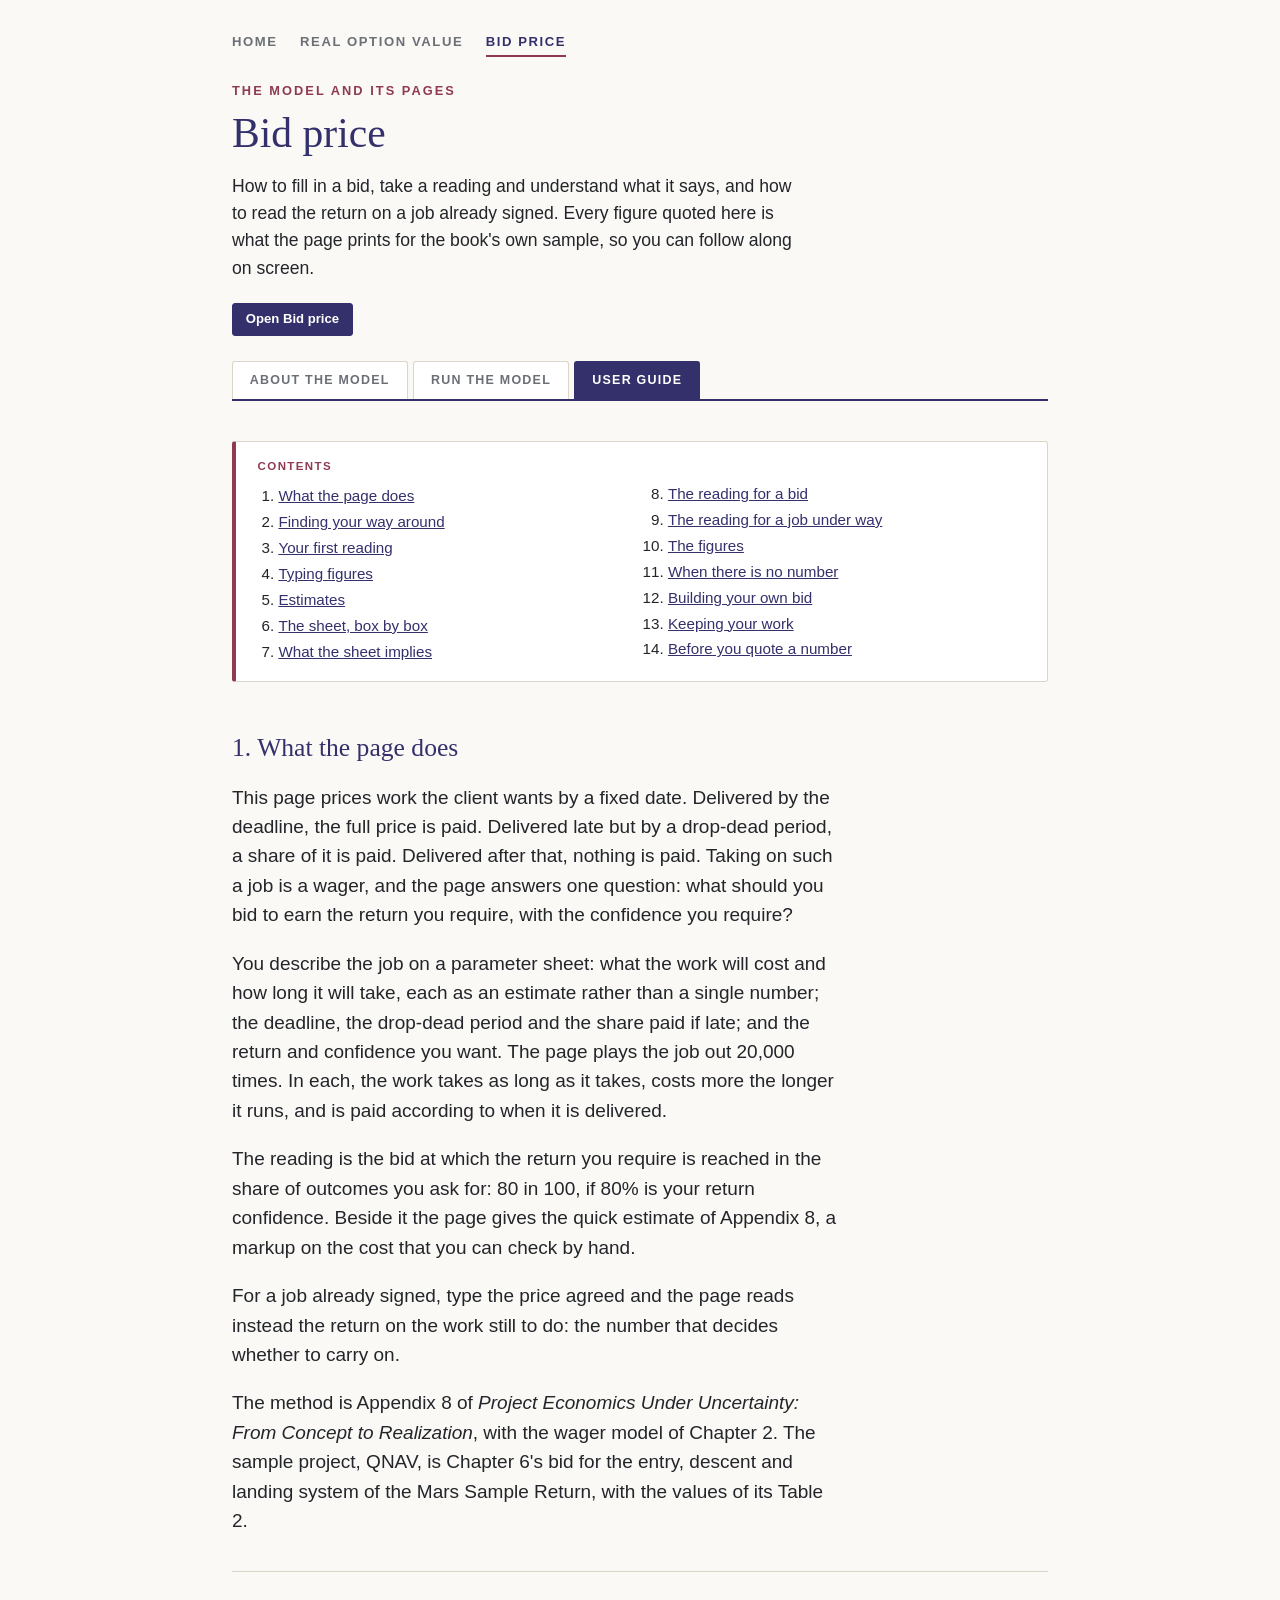
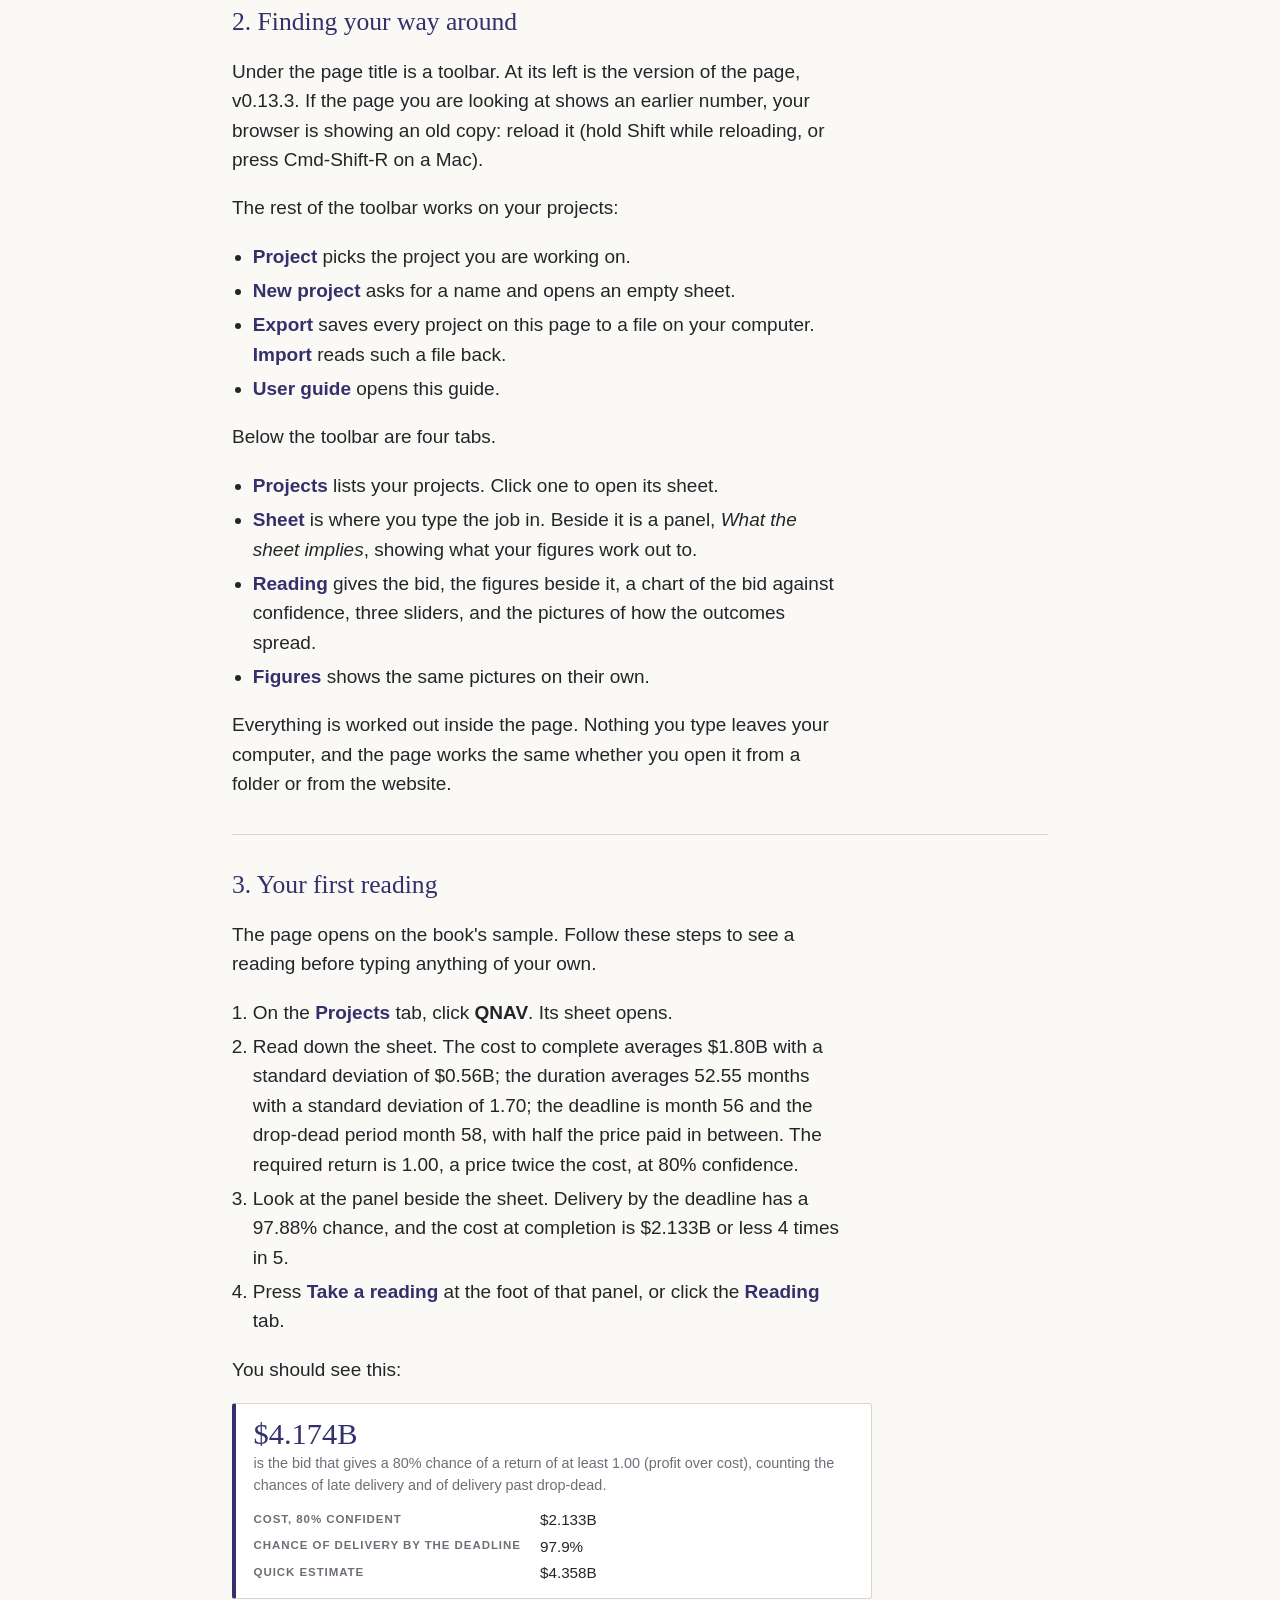
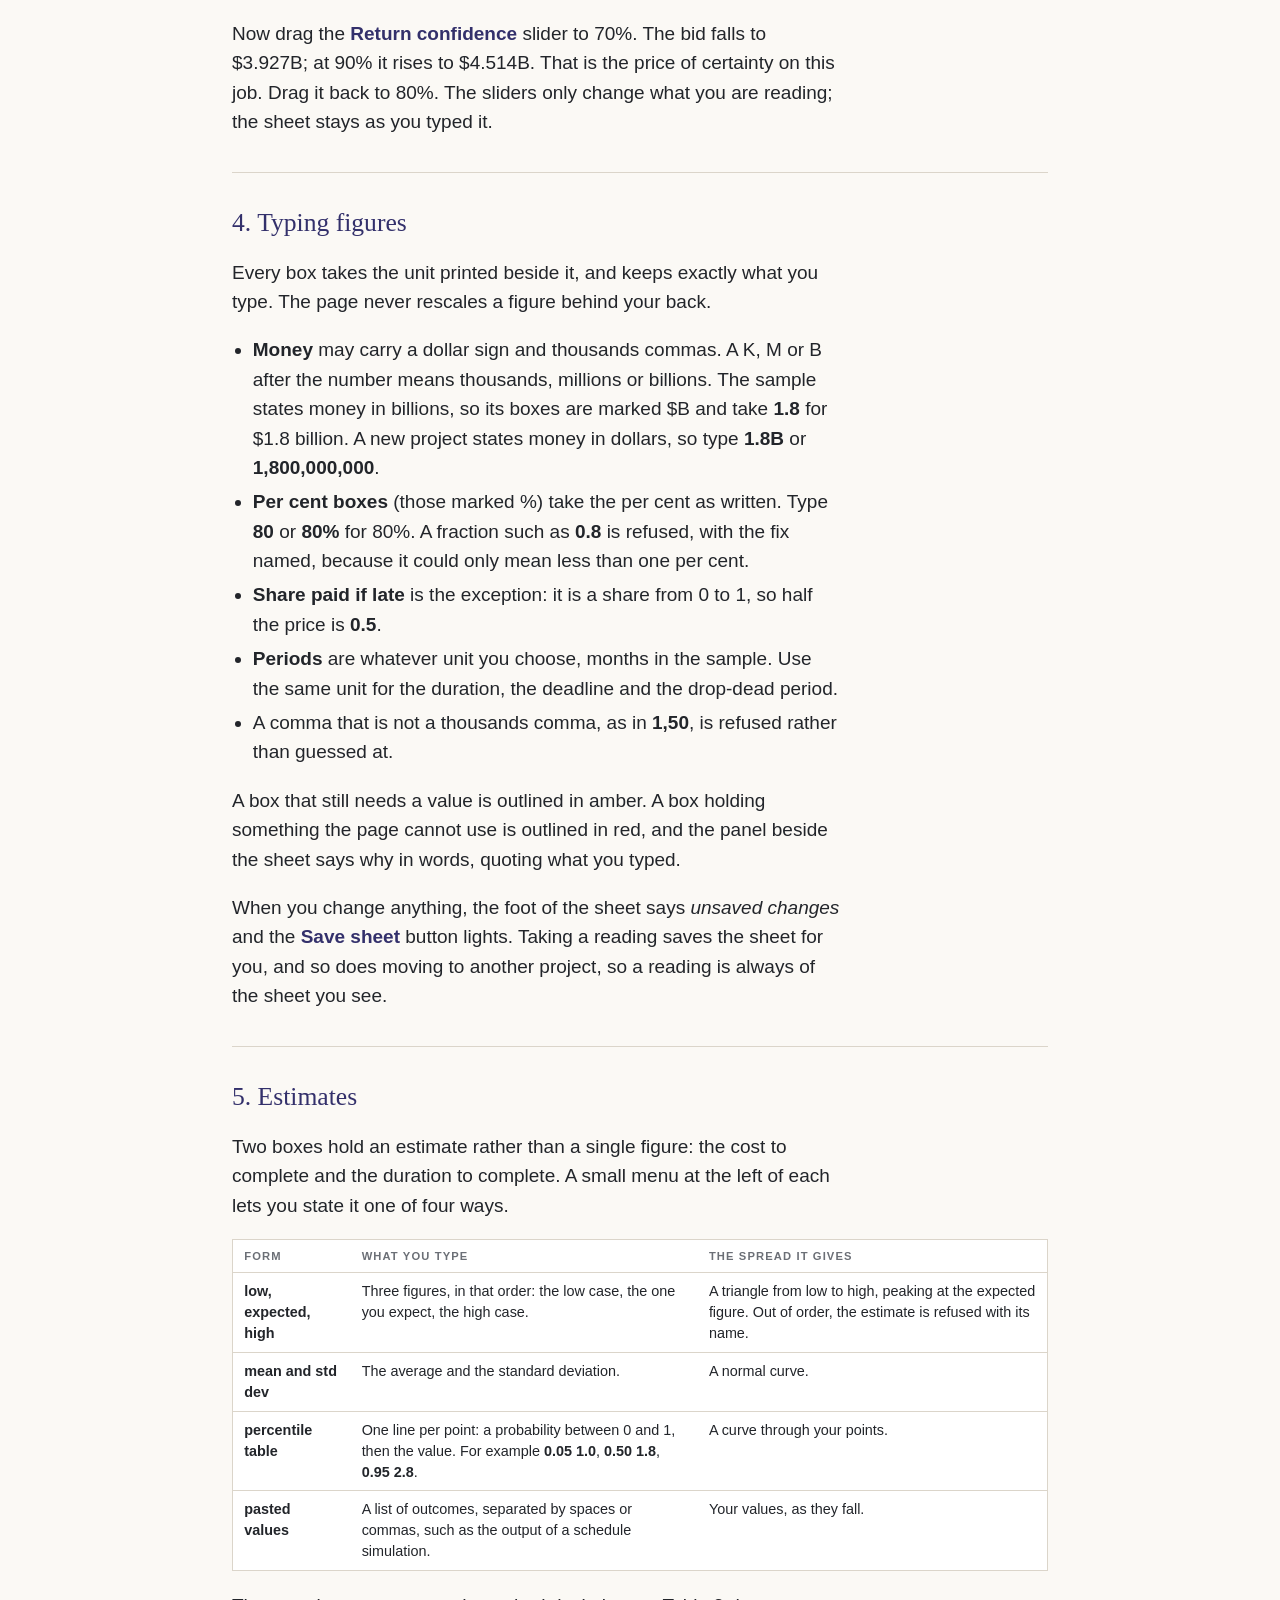
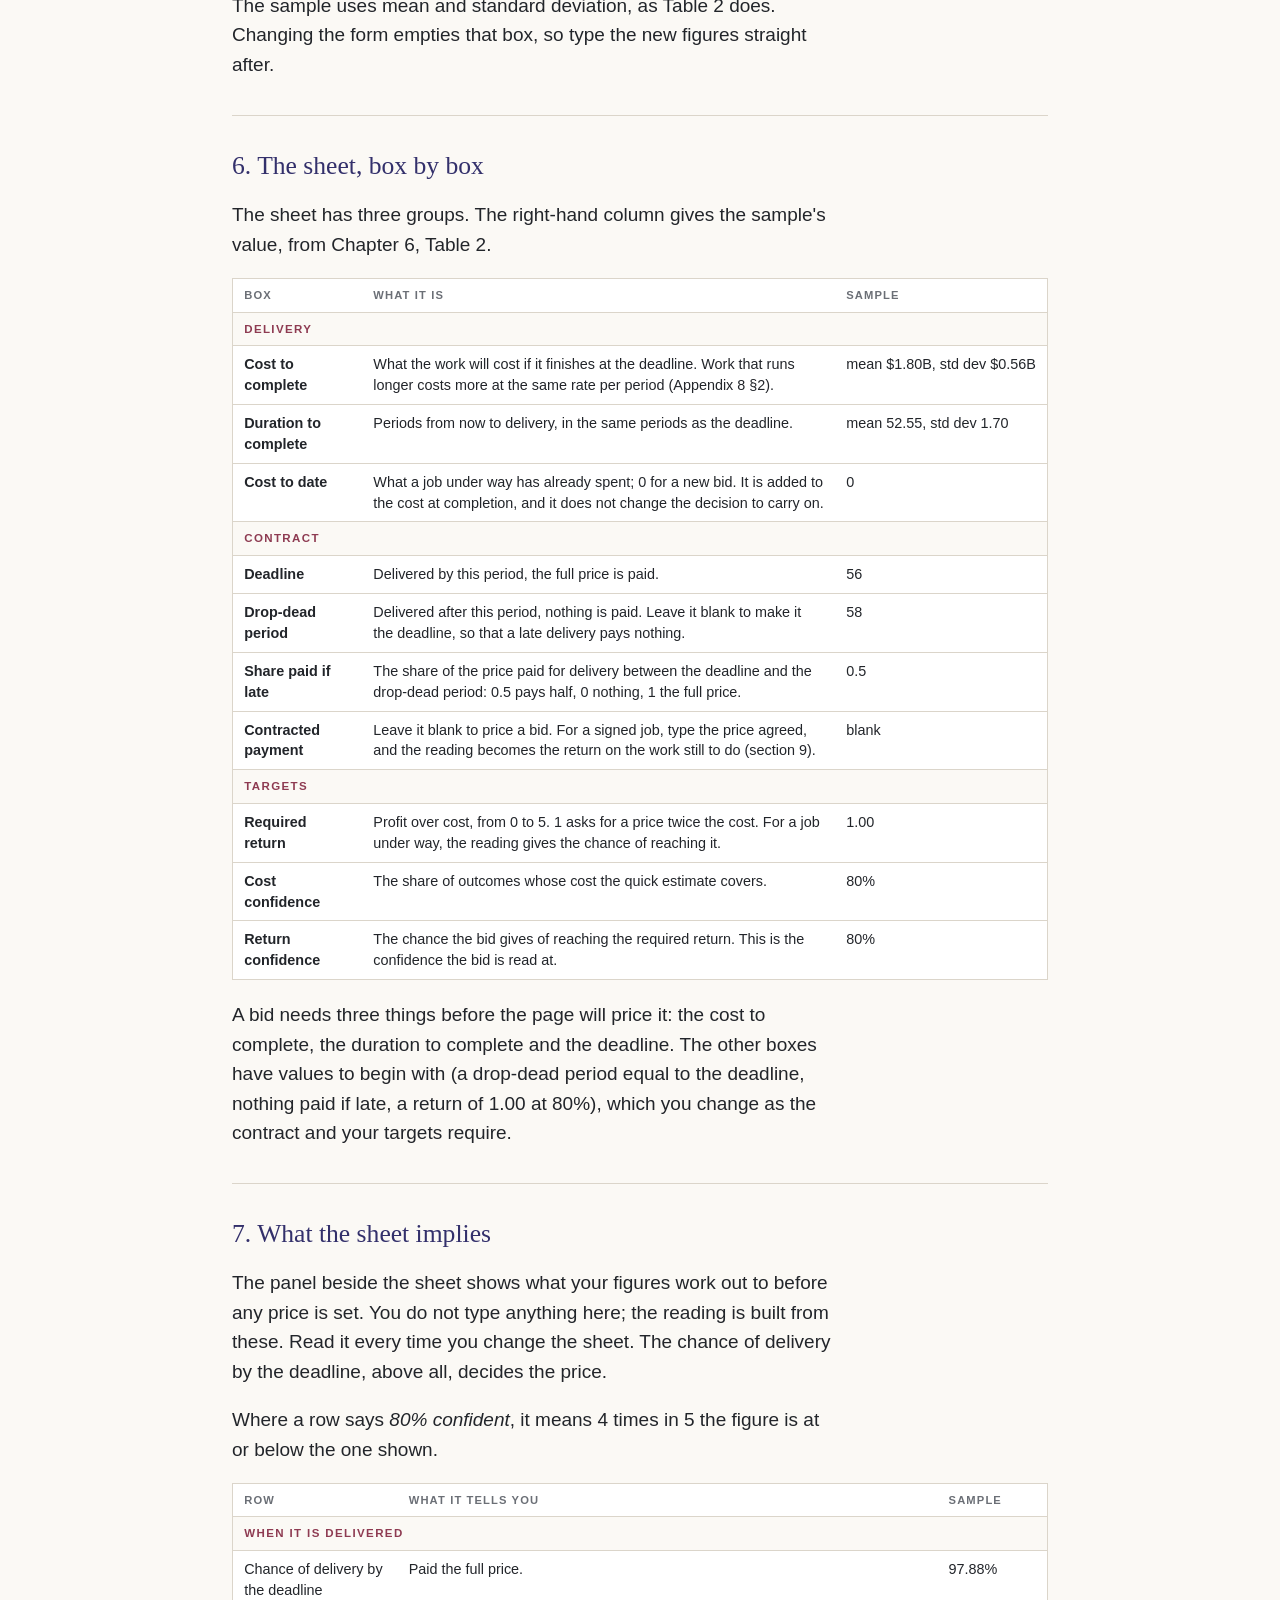
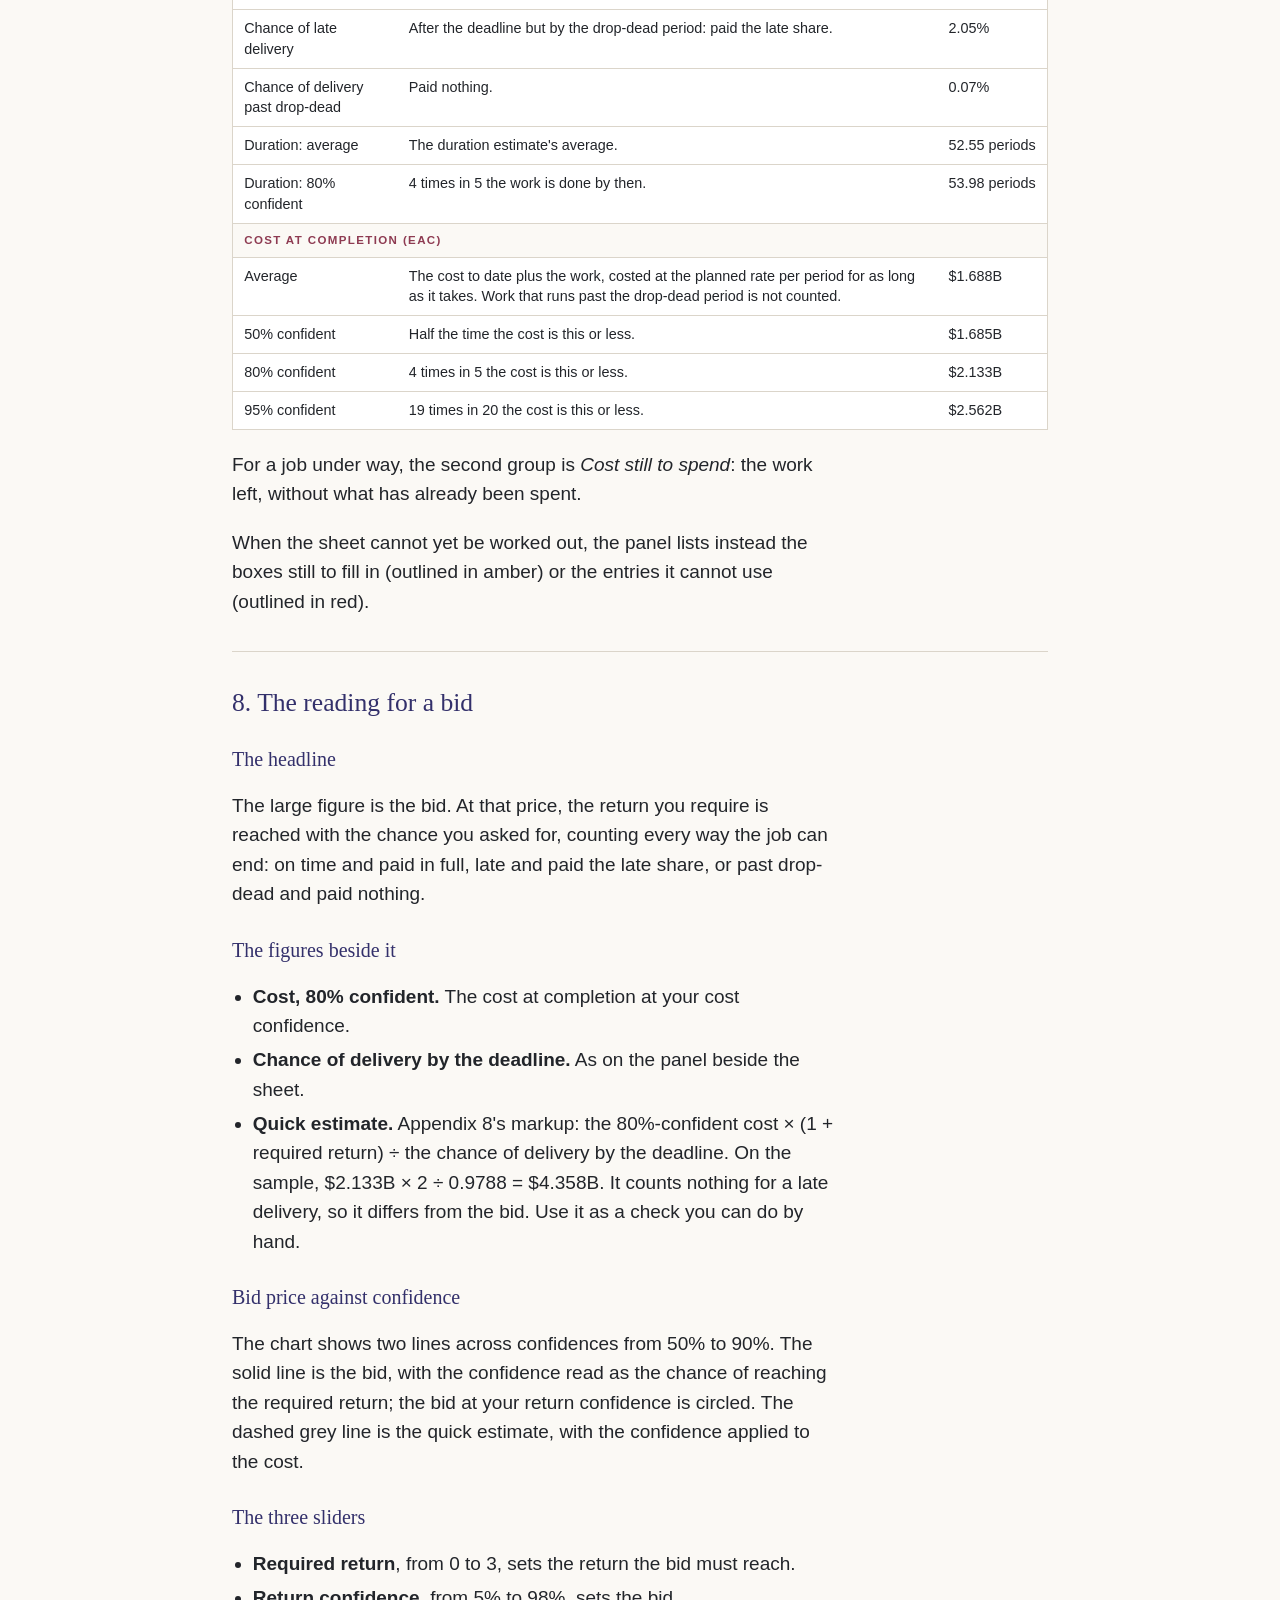
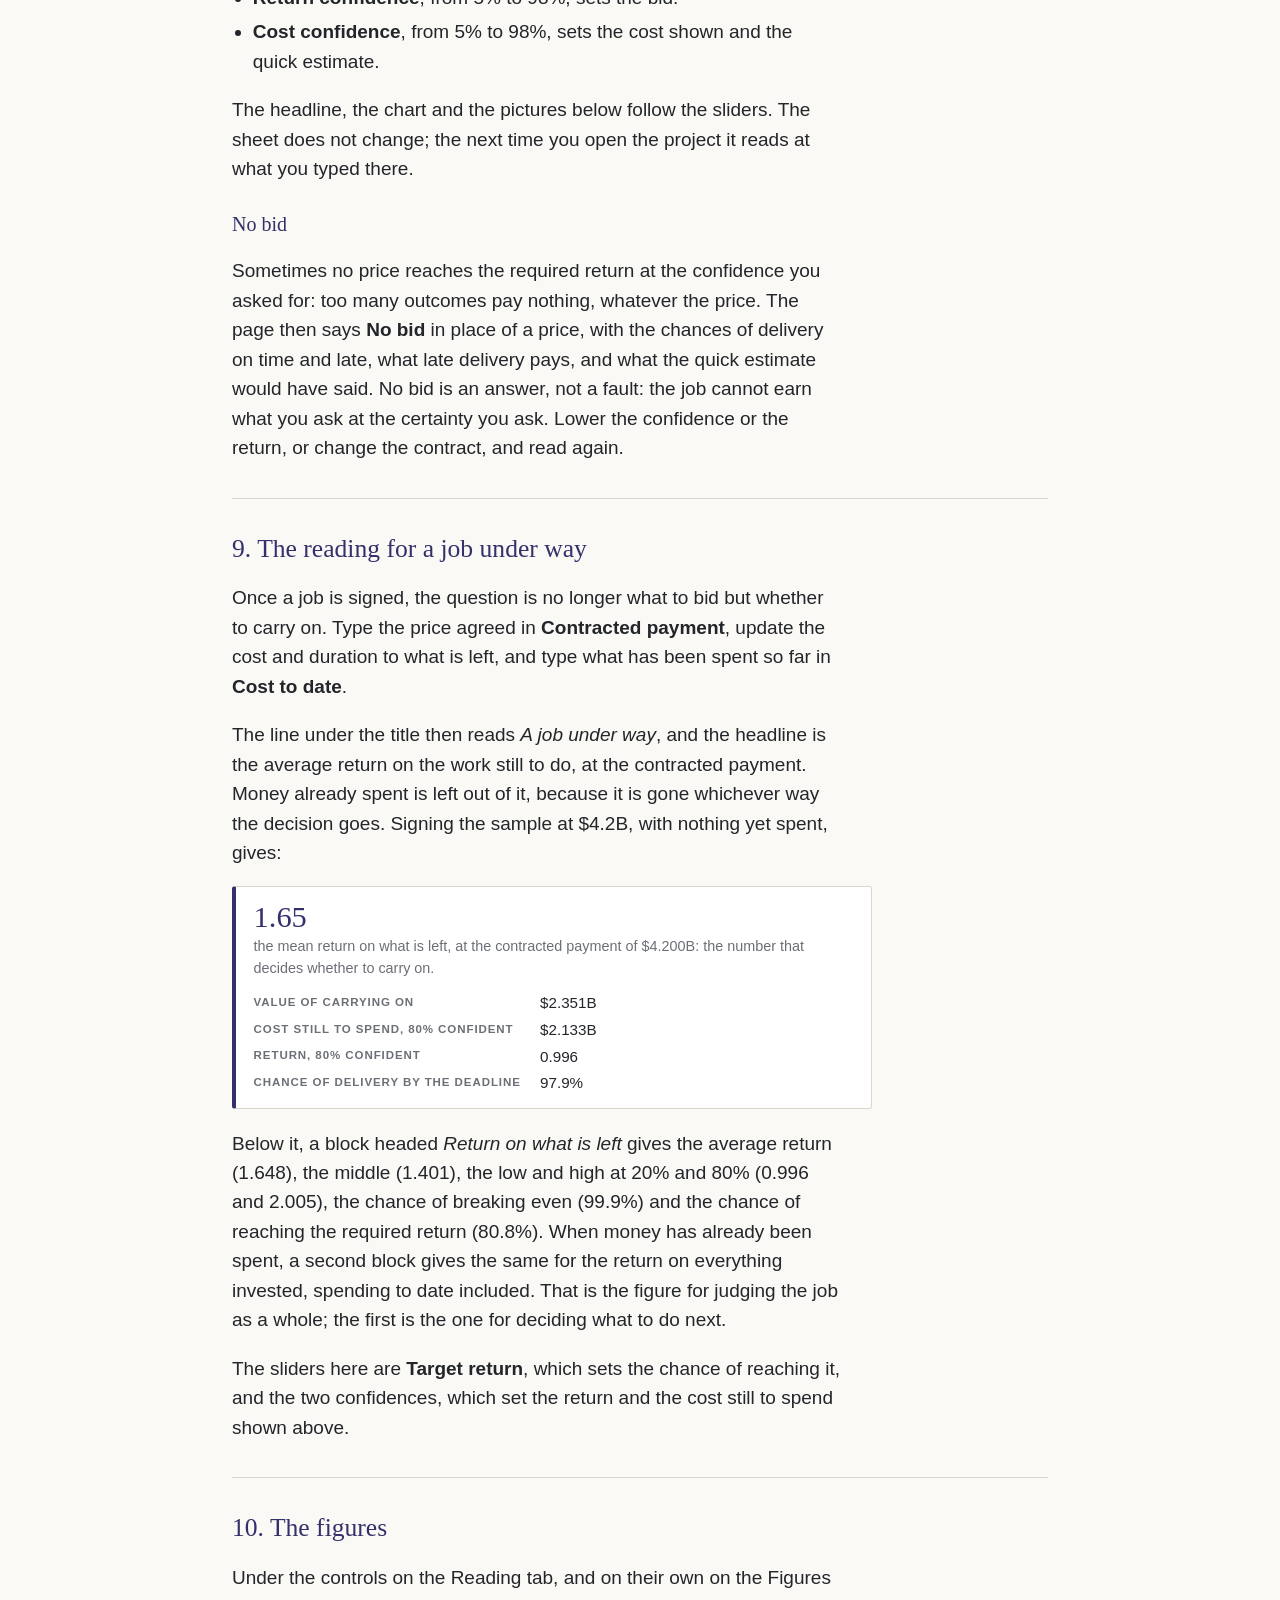
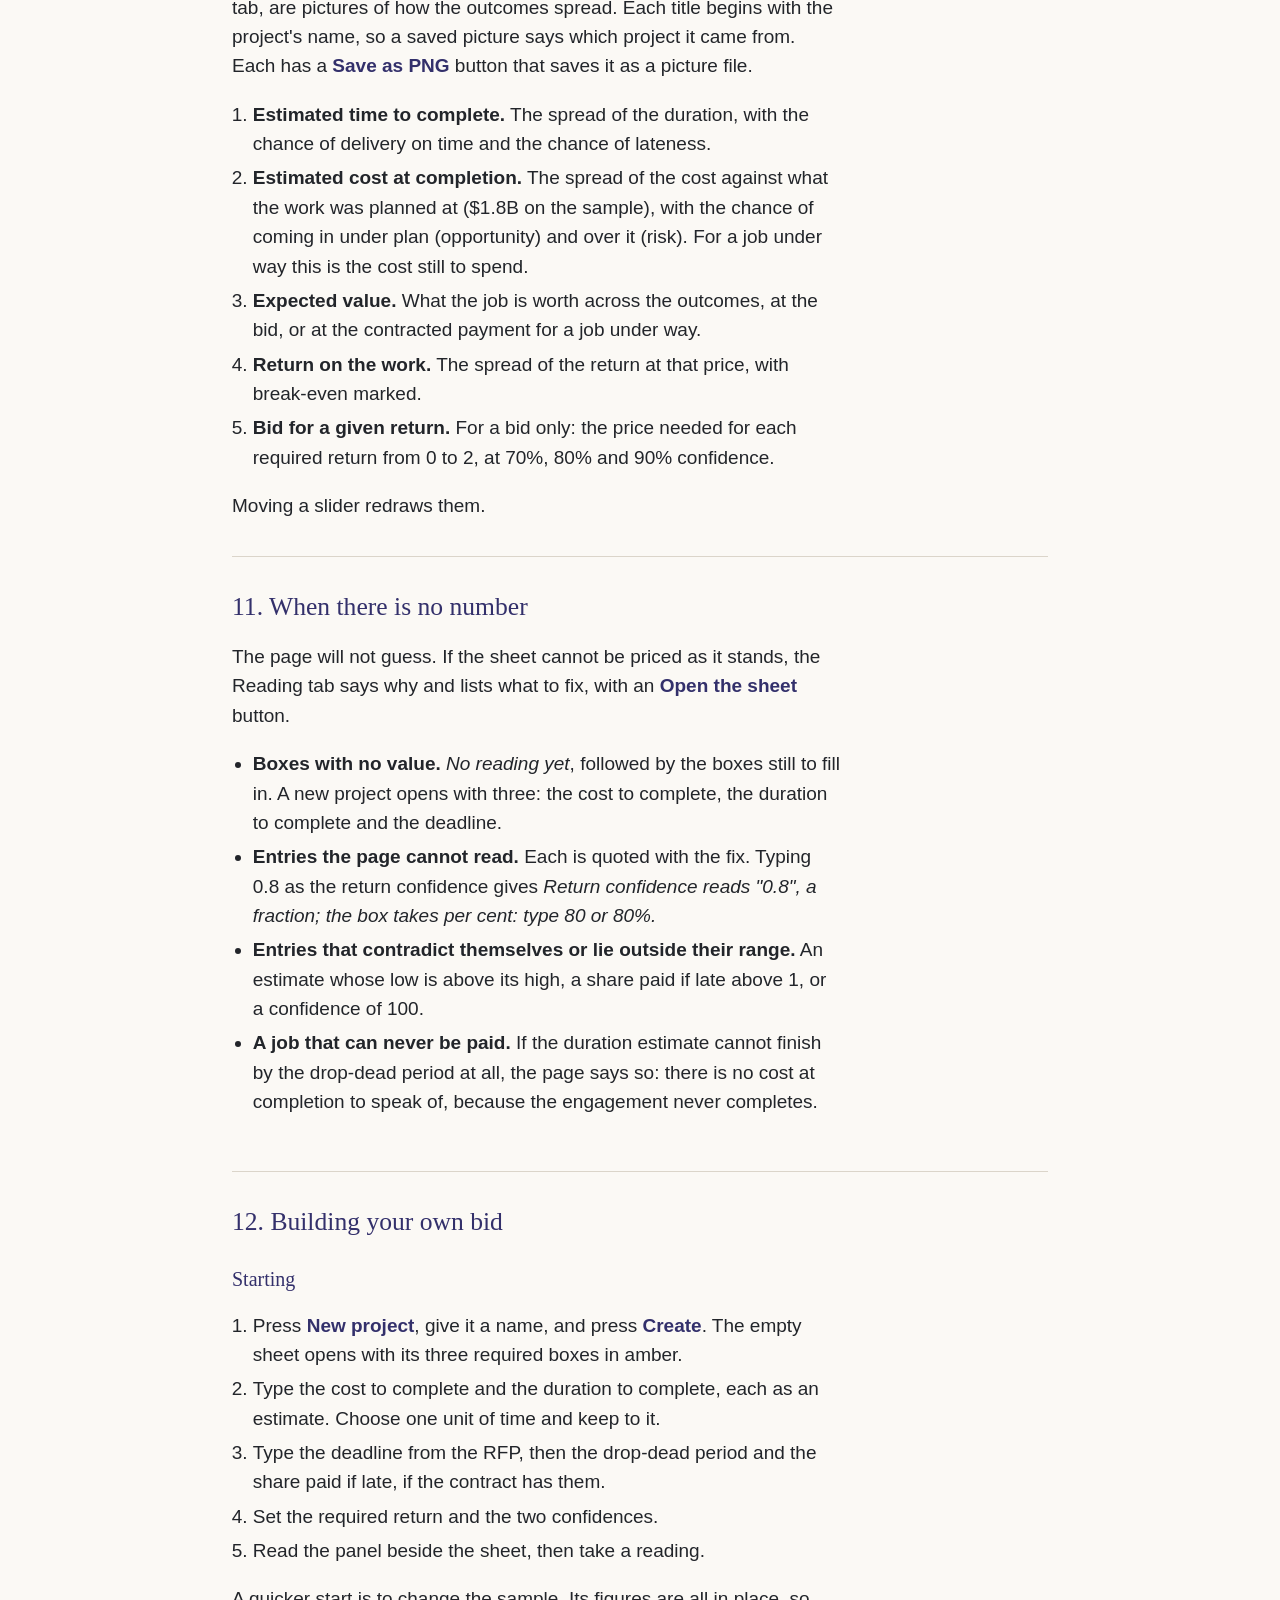
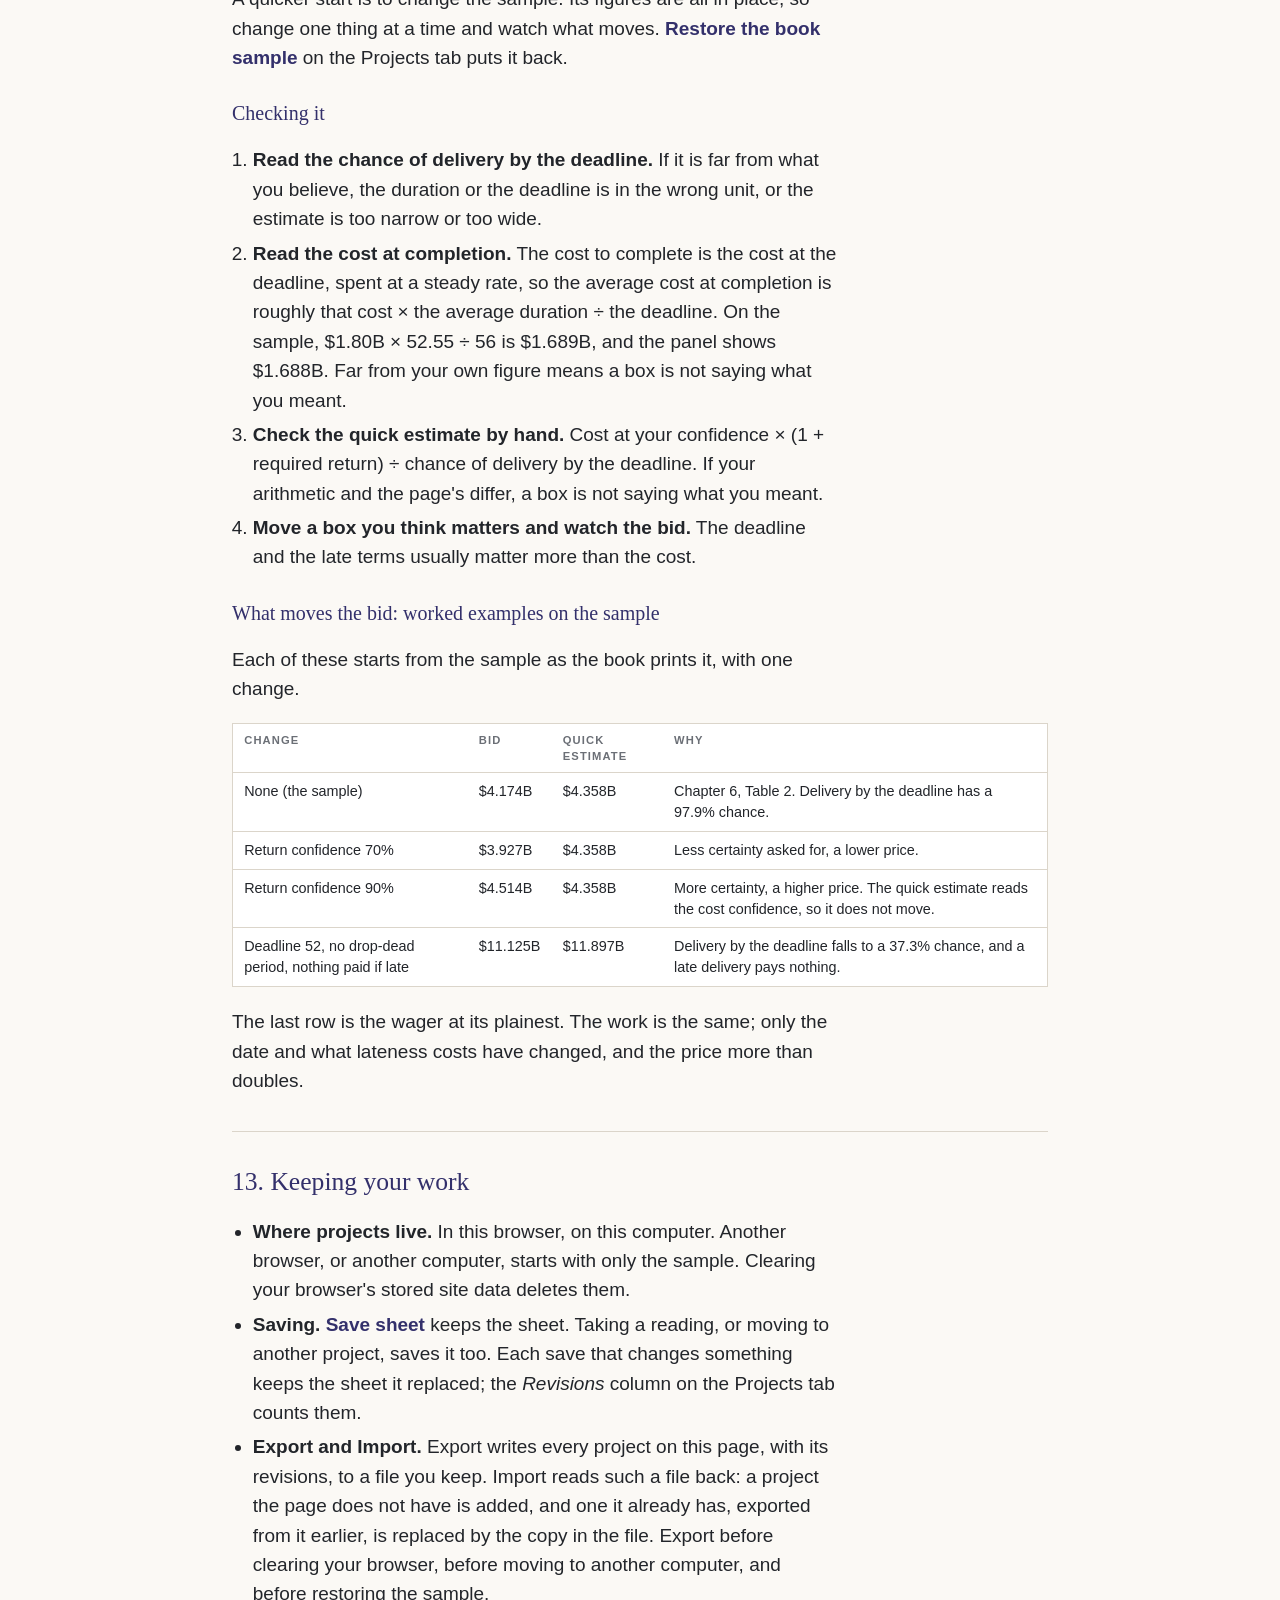
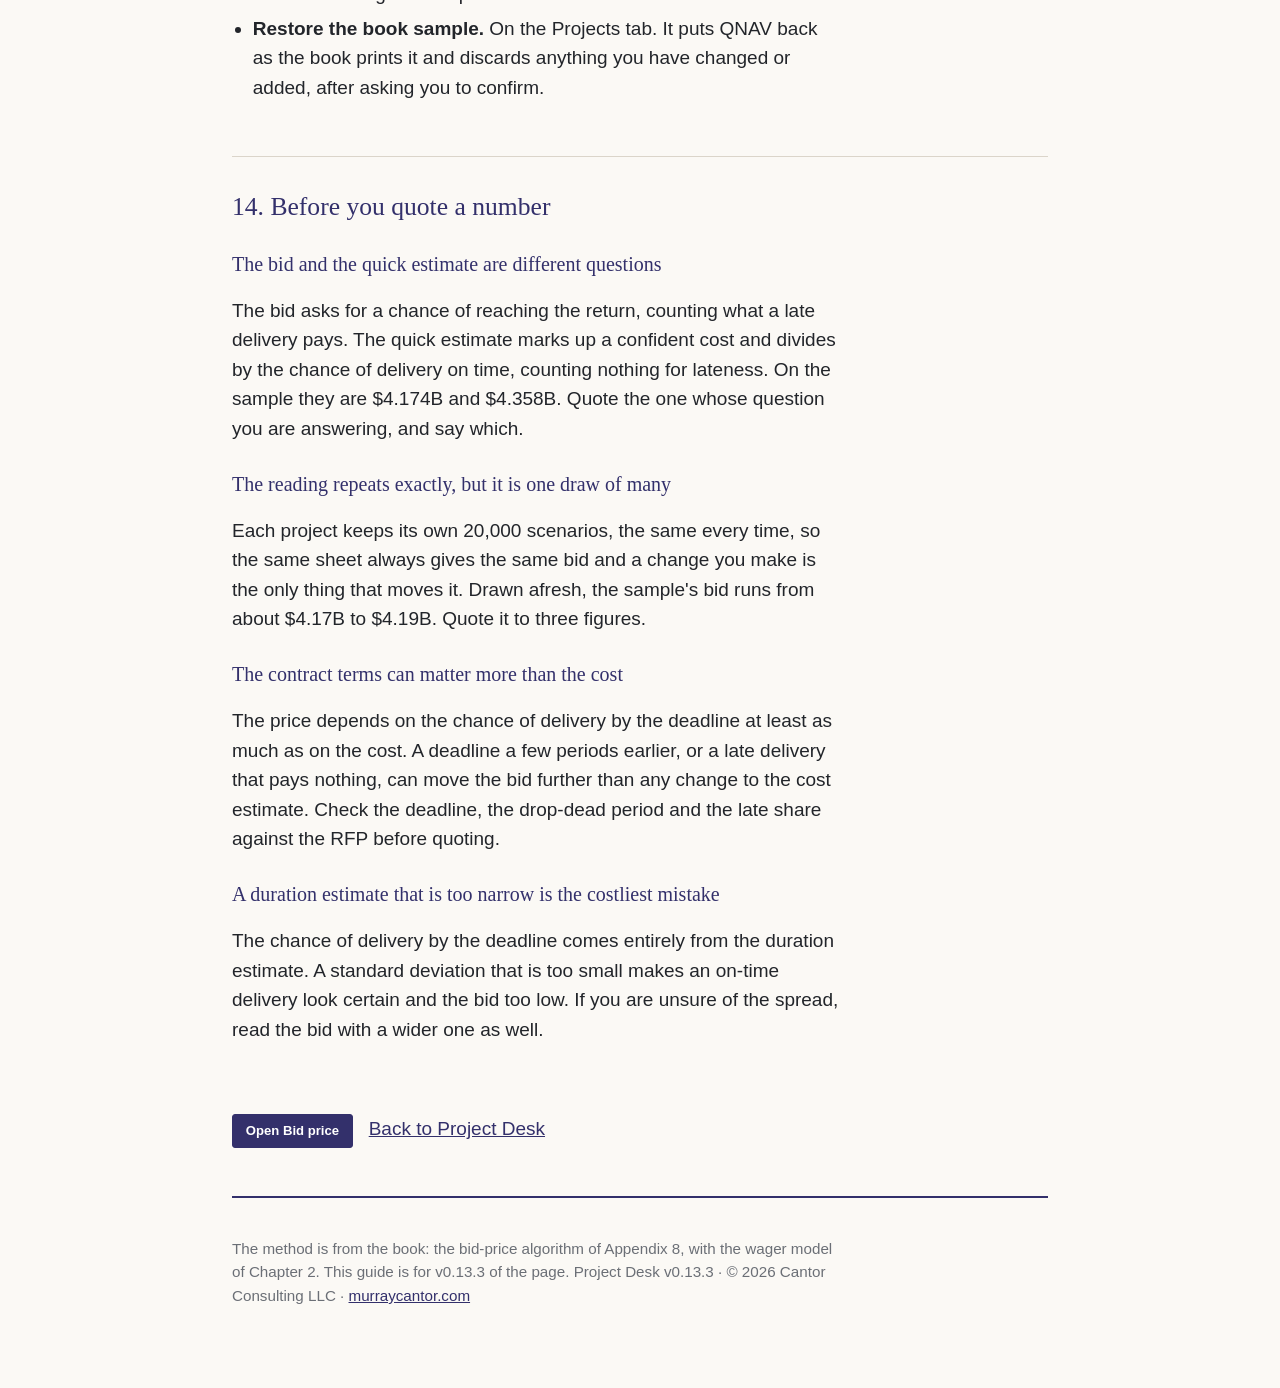
==== fixed-bid-guide.html @ a5d1e62d "Publish the toolkit site, v0.13.3 Project Desk: home page, real option value and bid price, each wit" ====
<!doctype html>
<html lang="en">
<head>
<meta charset="utf-8">
<meta name="viewport" content="width=device-width,initial-scale=1">
<title>Bid price: user guide — Murray Cantor</title>
<meta name="description" content="User guide to Bid price: fill in a fixed-deadline bid, take a reading, and read what to bid for a return you require at a confidence you state.">
<meta name="theme-color" content="#33306B">
<link rel="icon" href="data:image/svg+xml,%3Csvg xmlns='http://www.w3.org/2000/svg' viewBox='0 0 32 32'%3E%3Crect width='32' height='32' rx='3' fill='%2333306B'/%3E%3Cpath d='M6 23 L13 15 L19 19 L26 9' fill='none' stroke='%23FBF9F5' stroke-width='2.6' stroke-linecap='round' stroke-linejoin='round'/%3E%3C/svg%3E">
<link rel="stylesheet" href="site.css">
<style>
/* ----------------------------------------------------------------------
   The user guide pages: additive styles over site.css, as the model pages
   are. Nothing added to the palette.
   ---------------------------------------------------------------------- */
.wrap{max-width:54rem}
.guide h2{margin-top:0}
.guide h3{margin:1.8rem 0 .6rem;color:var(--indigo)}
.guide section{padding:2.2rem 0}
.guide ol,.guide ul{max-width:38rem;padding-left:1.3rem}
.guide li{margin:.3rem 0}
.guide .lead{font-size:1em}
.toc{background:#fff;border:1.5px solid var(--rule);border-left:4px solid var(--garnet);
  border-radius:3px;padding:1rem 1.35rem;margin:0 0 1rem}
.toc .lbl{display:block;font-size:.72rem;letter-spacing:.12em;text-transform:uppercase;
  color:var(--garnet);font-weight:700;margin-bottom:.4rem}
.toc ol{margin:0;padding-left:1.3rem;columns:2;column-gap:2rem;font-size:.95rem;max-width:none}
.toc li{margin:.15rem 0;break-inside:avoid}
@media (max-width:40rem){.toc ol{columns:1}}
.open{display:inline-block;margin:.2rem 0 0;font-size:.82rem;font-weight:600;color:#fff;
  background:var(--indigo);border:1.5px solid var(--indigo);border-radius:3px;
  padding:.34rem .8rem;text-decoration:none}
.open:hover{background:var(--garnet);border-color:var(--garnet)}
.open:focus-visible{outline:3px solid var(--amber);outline-offset:2px}
.tablewrap{overflow-x:auto;margin:1rem 0 1.25rem}
table.g{border-collapse:collapse;width:100%;font-size:.9rem;line-height:1.45;background:#fff;
  border:1.5px solid var(--rule)}
table.g th,table.g td{text-align:left;vertical-align:top;padding:.5rem .7rem;
  border-top:1px solid var(--rule)}
table.g thead th{border-top:0;border-bottom:1.5px solid var(--rule);font-size:.7rem;
  letter-spacing:.1em;text-transform:uppercase;color:var(--muted);font-weight:700}
table.g td.n{white-space:nowrap;font-variant-numeric:tabular-nums}
table.g td b{font-weight:600}
table.g tr.grp td{background:var(--paper);font-size:.72rem;letter-spacing:.12em;
  text-transform:uppercase;color:var(--garnet);font-weight:700}
.screen{background:#fff;border:1.5px solid var(--rule);border-left:4px solid var(--indigo);
  border-radius:3px;padding:.8rem 1.1rem;margin:1rem 0 1.25rem;font-size:.95rem;max-width:40rem}
.screen .big{font-family:var(--serif);font-size:1.9rem;color:var(--indigo);line-height:1.15}
.screen .say{color:var(--muted);font-size:.9rem}
.screen dl{display:grid;grid-template-columns:auto auto;gap:.2rem 1.2rem;margin:.7rem 0 0;
  justify-content:start}
.screen dt{font-size:.72rem;letter-spacing:.08em;text-transform:uppercase;color:var(--muted);
  font-weight:700;align-self:center}
.screen dd{margin:0;font-variant-numeric:tabular-nums}
.warnbox{background:#fff;border:1.5px solid var(--rule);border-left:4px solid var(--amber);
  border-radius:3px;padding:.8rem 1.1rem;margin:1rem 0;max-width:40rem;font-size:.95rem}
.kbd{font-weight:600;color:var(--indigo)}
@media (max-width:34rem){
  .screen dl{grid-template-columns:1fr}
  table.g{font-size:.84rem}
  table.g th,table.g td{padding:.45rem .5rem}
}
</style>
<style id="sitenav-local">
/* The site's navigation, kept inside this folder: Home and one entry per
   model, and under a model its three pages. site.css styles the current page;
   this marks the model a page belongs to the same way. */
.sitenav a[aria-current="true"]{color:var(--indigo);border-bottom:2px solid var(--garnet)}
/* A model's three pages are one set: its name heads each of them, with these
   tabs under it, sitting on the masthead's rule in the same place on all three. */
.masthead.family{padding-bottom:0}
.modeltabs{display:grid;grid-template-columns:repeat(3,auto);justify-content:start;gap:.35rem;margin:1.6rem 0 0}
.modeltabs a{display:block;padding:.55rem 1.05rem .5rem;font-family:var(--sans);font-size:.78rem;
  letter-spacing:.1em;text-transform:uppercase;font-weight:700;text-decoration:none;color:var(--muted);
  background:#fff;border:1.5px solid var(--rule);border-bottom:0;border-radius:3px 3px 0 0}
.modeltabs a:hover{color:var(--indigo);border-color:var(--garnet-pale)}
.modeltabs a[aria-current="page"]{background:var(--indigo);border-color:var(--indigo);color:#fff}
.modeltabs a:focus-visible{outline:3px solid var(--amber);outline-offset:2px}
.modeltabs a{text-align:center}
@media (max-width:34rem){.modeltabs{grid-template-columns:repeat(3,1fr)}.modeltabs a{padding:.5rem .35rem .45rem;font-size:.68rem;letter-spacing:.05em;display:flex;align-items:center;justify-content:center}}
</style>
</head>
<body>
<div class="wrap">
<nav class="sitenav" aria-label="Site">
  <a href="index.html">Home</a>
  <a href="real-option-model.html">Real option value</a>
  <a href="fixed-bid-model.html" aria-current="true">Bid price</a>
</nav>
<header class="masthead family">
  <p class="eyebrow">The model and its pages</p>
  <h1>Bid price</h1>
  <p class="standfirst">How to fill in a bid, take a reading and understand what it says, and how to read the return on a job already signed. Every figure quoted here is what the page prints for the book's own sample, so you can follow along on screen.</p>
  <p style="margin:1.1rem 0 0"><a class="open" href="fixed-bid.html">Open Bid price</a></p>
  <nav class="modeltabs" aria-label="The pages of Bid price">
    <a href="fixed-bid-model.html">About the model</a>
    <a href="fixed-bid.html">Run the model</a>
    <a href="fixed-bid-guide.html" aria-current="page">User guide</a>
  </nav>
</header>

<main class="guide">

<nav class="toc" aria-label="Contents">
  <span class="lbl">Contents</span>
  <ol>
    <li><a href="#what">What the page does</a></li>
    <li><a href="#layout">Finding your way around</a></li>
    <li><a href="#first">Your first reading</a></li>
    <li><a href="#typing">Typing figures</a></li>
    <li><a href="#estimates">Estimates</a></li>
    <li><a href="#sheet">The sheet, box by box</a></li>
    <li><a href="#panel">What the sheet implies</a></li>
    <li><a href="#reading">The reading for a bid</a></li>
    <li><a href="#job">The reading for a job under way</a></li>
    <li><a href="#figures">The figures</a></li>
    <li><a href="#nonumber">When there is no number</a></li>
    <li><a href="#own">Building your own bid</a></li>
    <li><a href="#keeping">Keeping your work</a></li>
    <li><a href="#quoting">Before you quote a number</a></li>
  </ol>
</nav>

<section id="what">
  <h2>1. What the page does</h2>
  <p class="lead">This page prices work the client wants by a fixed date. Delivered by the deadline, the full price is paid. Delivered late but by a drop-dead period, a share of it is paid. Delivered after that, nothing is paid. Taking on such a job is a wager, and the page answers one question: what should you bid to earn the return you require, with the confidence you require?</p>
  <p>You describe the job on a parameter sheet: what the work will cost and how long it will take, each as an estimate rather than a single number; the deadline, the drop-dead period and the share paid if late; and the return and confidence you want. The page plays the job out 20,000 times. In each, the work takes as long as it takes, costs more the longer it runs, and is paid according to when it is delivered.</p>
  <p>The reading is the bid at which the return you require is reached in the share of outcomes you ask for: 80 in 100, if 80% is your return confidence. Beside it the page gives the quick estimate of Appendix 8, a markup on the cost that you can check by hand.</p>
  <p>For a job already signed, type the price agreed and the page reads instead the return on the work still to do: the number that decides whether to carry on.</p>
  <p>The method is Appendix 8 of <i>Project Economics Under Uncertainty: From Concept to Realization</i>, with the wager model of Chapter 2. The sample project, QNAV, is Chapter 6's bid for the entry, descent and landing system of the Mars Sample Return, with the values of its Table 2.</p>
</section>

<section id="layout">
  <h2>2. Finding your way around</h2>
  <p>Under the page title is a toolbar. At its left is the version of the page, v0.13.3. If the page you are looking at shows an earlier number, your browser is showing an old copy: reload it (hold Shift while reloading, or press Cmd-Shift-R on a Mac).</p>
  <p>The rest of the toolbar works on your projects:</p>
  <ul>
    <li><span class="kbd">Project</span> picks the project you are working on.</li>
    <li><span class="kbd">New project</span> asks for a name and opens an empty sheet.</li>
    <li><span class="kbd">Export</span> saves every project on this page to a file on your computer. <span class="kbd">Import</span> reads such a file back.</li>
    <li><span class="kbd">User guide</span> opens this guide.</li>
  </ul>
  <p>Below the toolbar are four tabs.</p>
  <ul>
    <li><span class="kbd">Projects</span> lists your projects. Click one to open its sheet.</li>
    <li><span class="kbd">Sheet</span> is where you type the job in. Beside it is a panel, <i>What the sheet implies</i>, showing what your figures work out to.</li>
    <li><span class="kbd">Reading</span> gives the bid, the figures beside it, a chart of the bid against confidence, three sliders, and the pictures of how the outcomes spread.</li>
    <li><span class="kbd">Figures</span> shows the same pictures on their own.</li>
  </ul>
  <p>Everything is worked out inside the page. Nothing you type leaves your computer, and the page works the same whether you open it from a folder or from the website.</p>
</section>

<section id="first">
  <h2>3. Your first reading</h2>
  <p>The page opens on the book's sample. Follow these steps to see a reading before typing anything of your own.</p>
  <ol>
    <li>On the <span class="kbd">Projects</span> tab, click <b>QNAV</b>. Its sheet opens.</li>
    <li>Read down the sheet. The cost to complete averages $1.80B with a standard deviation of $0.56B; the duration averages 52.55 months with a standard deviation of 1.70; the deadline is month 56 and the drop-dead period month 58, with half the price paid in between. The required return is 1.00, a price twice the cost, at 80% confidence.</li>
    <li>Look at the panel beside the sheet. Delivery by the deadline has a 97.88% chance, and the cost at completion is $2.133B or less 4 times in 5.</li>
    <li>Press <span class="kbd">Take a reading</span> at the foot of that panel, or click the <span class="kbd">Reading</span> tab.</li>
  </ol>
  <p>You should see this:</p>
  <div class="screen">
    <div class="big">$4.174B</div>
    <div class="say">is the bid that gives a 80% chance of a return of at least 1.00 (profit over cost), counting the chances of late delivery and of delivery past drop-dead.</div>
    <dl>
      <dt>Cost, 80% confident</dt><dd>$2.133B</dd>
      <dt>Chance of delivery by the deadline</dt><dd>97.9%</dd>
      <dt>Quick estimate</dt><dd>$4.358B</dd>
    </dl>
  </div>
  <p>Now drag the <span class="kbd">Return confidence</span> slider to 70%. The bid falls to $3.927B; at 90% it rises to $4.514B. That is the price of certainty on this job. Drag it back to 80%. The sliders only change what you are reading; the sheet stays as you typed it.</p>
</section>

<section id="typing">
  <h2>4. Typing figures</h2>
  <p>Every box takes the unit printed beside it, and keeps exactly what you type. The page never rescales a figure behind your back.</p>
  <ul>
    <li><b>Money</b> may carry a dollar sign and thousands commas. A K, M or B after the number means thousands, millions or billions. The sample states money in billions, so its boxes are marked $B and take <b>1.8</b> for $1.8 billion. A new project states money in dollars, so type <b>1.8B</b> or <b>1,800,000,000</b>.</li>
    <li><b>Per cent boxes</b> (those marked %) take the per cent as written. Type <b>80</b> or <b>80%</b> for 80%. A fraction such as <b>0.8</b> is refused, with the fix named, because it could only mean less than one per cent.</li>
    <li><b>Share paid if late</b> is the exception: it is a share from 0 to 1, so half the price is <b>0.5</b>.</li>
    <li><b>Periods</b> are whatever unit you choose, months in the sample. Use the same unit for the duration, the deadline and the drop-dead period.</li>
    <li>A comma that is not a thousands comma, as in <b>1,50</b>, is refused rather than guessed at.</li>
  </ul>
  <p>A box that still needs a value is outlined in amber. A box holding something the page cannot use is outlined in red, and the panel beside the sheet says why in words, quoting what you typed.</p>
  <p>When you change anything, the foot of the sheet says <i>unsaved changes</i> and the <span class="kbd">Save sheet</span> button lights. Taking a reading saves the sheet for you, and so does moving to another project, so a reading is always of the sheet you see.</p>
</section>

<section id="estimates">
  <h2>5. Estimates</h2>
  <p>Two boxes hold an estimate rather than a single figure: the cost to complete and the duration to complete. A small menu at the left of each lets you state it one of four ways.</p>
  <div class="tablewrap"><table class="g">
    <thead><tr><th>Form</th><th>What you type</th><th>The spread it gives</th></tr></thead>
    <tbody>
      <tr><td><b>low, expected, high</b></td><td>Three figures, in that order: the low case, the one you expect, the high case.</td><td>A triangle from low to high, peaking at the expected figure. Out of order, the estimate is refused with its name.</td></tr>
      <tr><td><b>mean and std dev</b></td><td>The average and the standard deviation.</td><td>A normal curve.</td></tr>
      <tr><td><b>percentile table</b></td><td>One line per point: a probability between 0 and 1, then the value. For example <b>0.05 1.0</b>, <b>0.50 1.8</b>, <b>0.95 2.8</b>.</td><td>A curve through your points.</td></tr>
      <tr><td><b>pasted values</b></td><td>A list of outcomes, separated by spaces or commas, such as the output of a schedule simulation.</td><td>Your values, as they fall.</td></tr>
    </tbody>
  </table></div>
  <p>The sample uses mean and standard deviation, as Table 2 does. Changing the form empties that box, so type the new figures straight after.</p>
</section>

<section id="sheet">
  <h2>6. The sheet, box by box</h2>
  <p>The sheet has three groups. The right-hand column gives the sample's value, from Chapter 6, Table 2.</p>
  <div class="tablewrap"><table class="g">
    <thead><tr><th>Box</th><th>What it is</th><th>Sample</th></tr></thead>
    <tbody>
      <tr class="grp"><td colspan="3">Delivery</td></tr>
      <tr><td><b>Cost to complete</b></td><td>What the work will cost if it finishes at the deadline. Work that runs longer costs more at the same rate per period (Appendix 8 §2).</td><td class="n">mean $1.80B, std dev $0.56B</td></tr>
      <tr><td><b>Duration to complete</b></td><td>Periods from now to delivery, in the same periods as the deadline.</td><td class="n">mean 52.55, std dev 1.70</td></tr>
      <tr><td><b>Cost to date</b></td><td>What a job under way has already spent; 0 for a new bid. It is added to the cost at completion, and it does not change the decision to carry on.</td><td class="n">0</td></tr>
      <tr class="grp"><td colspan="3">Contract</td></tr>
      <tr><td><b>Deadline</b></td><td>Delivered by this period, the full price is paid.</td><td class="n">56</td></tr>
      <tr><td><b>Drop-dead period</b></td><td>Delivered after this period, nothing is paid. Leave it blank to make it the deadline, so that a late delivery pays nothing.</td><td class="n">58</td></tr>
      <tr><td><b>Share paid if late</b></td><td>The share of the price paid for delivery between the deadline and the drop-dead period: 0.5 pays half, 0 nothing, 1 the full price.</td><td class="n">0.5</td></tr>
      <tr><td><b>Contracted payment</b></td><td>Leave it blank to price a bid. For a signed job, type the price agreed, and the reading becomes the return on the work still to do (section 9).</td><td>blank</td></tr>
      <tr class="grp"><td colspan="3">Targets</td></tr>
      <tr><td><b>Required return</b></td><td>Profit over cost, from 0 to 5. 1 asks for a price twice the cost. For a job under way, the reading gives the chance of reaching it.</td><td class="n">1.00</td></tr>
      <tr><td><b>Cost confidence</b></td><td>The share of outcomes whose cost the quick estimate covers.</td><td class="n">80%</td></tr>
      <tr><td><b>Return confidence</b></td><td>The chance the bid gives of reaching the required return. This is the confidence the bid is read at.</td><td class="n">80%</td></tr>
    </tbody>
  </table></div>
  <p>A bid needs three things before the page will price it: the cost to complete, the duration to complete and the deadline. The other boxes have values to begin with (a drop-dead period equal to the deadline, nothing paid if late, a return of 1.00 at 80%), which you change as the contract and your targets require.</p>
</section>

<section id="panel">
  <h2>7. What the sheet implies</h2>
  <p>The panel beside the sheet shows what your figures work out to before any price is set. You do not type anything here; the reading is built from these. Read it every time you change the sheet. The chance of delivery by the deadline, above all, decides the price.</p>
  <p>Where a row says <i>80% confident</i>, it means 4 times in 5 the figure is at or below the one shown.</p>
  <div class="tablewrap"><table class="g">
    <thead><tr><th>Row</th><th>What it tells you</th><th>Sample</th></tr></thead>
    <tbody>
      <tr class="grp"><td colspan="3">When it is delivered</td></tr>
      <tr><td>Chance of delivery by the deadline</td><td>Paid the full price.</td><td class="n">97.88%</td></tr>
      <tr><td>Chance of late delivery</td><td>After the deadline but by the drop-dead period: paid the late share.</td><td class="n">2.05%</td></tr>
      <tr><td>Chance of delivery past drop-dead</td><td>Paid nothing.</td><td class="n">0.07%</td></tr>
      <tr><td>Duration: average</td><td>The duration estimate's average.</td><td class="n">52.55 periods</td></tr>
      <tr><td>Duration: 80% confident</td><td>4 times in 5 the work is done by then.</td><td class="n">53.98 periods</td></tr>
      <tr class="grp"><td colspan="3">Cost at completion (EAC)</td></tr>
      <tr><td>Average</td><td>The cost to date plus the work, costed at the planned rate per period for as long as it takes. Work that runs past the drop-dead period is not counted.</td><td class="n">$1.688B</td></tr>
      <tr><td>50% confident</td><td>Half the time the cost is this or less.</td><td class="n">$1.685B</td></tr>
      <tr><td>80% confident</td><td>4 times in 5 the cost is this or less.</td><td class="n">$2.133B</td></tr>
      <tr><td>95% confident</td><td>19 times in 20 the cost is this or less.</td><td class="n">$2.562B</td></tr>
    </tbody>
  </table></div>
  <p>For a job under way, the second group is <i>Cost still to spend</i>: the work left, without what has already been spent.</p>
  <p>When the sheet cannot yet be worked out, the panel lists instead the boxes still to fill in (outlined in amber) or the entries it cannot use (outlined in red).</p>
</section>

<section id="reading">
  <h2>8. The reading for a bid</h2>
  <h3>The headline</h3>
  <p>The large figure is the bid. At that price, the return you require is reached with the chance you asked for, counting every way the job can end: on time and paid in full, late and paid the late share, or past drop-dead and paid nothing.</p>
  <h3>The figures beside it</h3>
  <ul>
    <li><b>Cost, 80% confident.</b> The cost at completion at your cost confidence.</li>
    <li><b>Chance of delivery by the deadline.</b> As on the panel beside the sheet.</li>
    <li><b>Quick estimate.</b> Appendix 8's markup: the 80%-confident cost × (1 + required return) ÷ the chance of delivery by the deadline. On the sample, $2.133B × 2 ÷ 0.9788 = $4.358B. It counts nothing for a late delivery, so it differs from the bid. Use it as a check you can do by hand.</li>
  </ul>
  <h3>Bid price against confidence</h3>
  <p>The chart shows two lines across confidences from 50% to 90%. The solid line is the bid, with the confidence read as the chance of reaching the required return; the bid at your return confidence is circled. The dashed grey line is the quick estimate, with the confidence applied to the cost.</p>
  <h3>The three sliders</h3>
  <ul>
    <li><b>Required return</b>, from 0 to 3, sets the return the bid must reach.</li>
    <li><b>Return confidence</b>, from 5% to 98%, sets the bid.</li>
    <li><b>Cost confidence</b>, from 5% to 98%, sets the cost shown and the quick estimate.</li>
  </ul>
  <p>The headline, the chart and the pictures below follow the sliders. The sheet does not change; the next time you open the project it reads at what you typed there.</p>
  <h3>No bid</h3>
  <p>Sometimes no price reaches the required return at the confidence you asked for: too many outcomes pay nothing, whatever the price. The page then says <b>No bid</b> in place of a price, with the chances of delivery on time and late, what late delivery pays, and what the quick estimate would have said. No bid is an answer, not a fault: the job cannot earn what you ask at the certainty you ask. Lower the confidence or the return, or change the contract, and read again.</p>
</section>

<section id="job">
  <h2>9. The reading for a job under way</h2>
  <p>Once a job is signed, the question is no longer what to bid but whether to carry on. Type the price agreed in <b>Contracted payment</b>, update the cost and duration to what is left, and type what has been spent so far in <b>Cost to date</b>.</p>
  <p>The line under the title then reads <i>A job under way</i>, and the headline is the average return on the work still to do, at the contracted payment. Money already spent is left out of it, because it is gone whichever way the decision goes. Signing the sample at $4.2B, with nothing yet spent, gives:</p>
  <div class="screen">
    <div class="big">1.65</div>
    <div class="say">the mean return on what is left, at the contracted payment of $4.200B: the number that decides whether to carry on.</div>
    <dl>
      <dt>Value of carrying on</dt><dd>$2.351B</dd>
      <dt>Cost still to spend, 80% confident</dt><dd>$2.133B</dd>
      <dt>Return, 80% confident</dt><dd>0.996</dd>
      <dt>Chance of delivery by the deadline</dt><dd>97.9%</dd>
    </dl>
  </div>
  <p>Below it, a block headed <i>Return on what is left</i> gives the average return (1.648), the middle (1.401), the low and high at 20% and 80% (0.996 and 2.005), the chance of breaking even (99.9%) and the chance of reaching the required return (80.8%). When money has already been spent, a second block gives the same for the return on everything invested, spending to date included. That is the figure for judging the job as a whole; the first is the one for deciding what to do next.</p>
  <p>The sliders here are <b>Target return</b>, which sets the chance of reaching it, and the two confidences, which set the return and the cost still to spend shown above.</p>
</section>

<section id="figures">
  <h2>10. The figures</h2>
  <p>Under the controls on the Reading tab, and on their own on the Figures tab, are pictures of how the outcomes spread. Each title begins with the project's name, so a saved picture says which project it came from. Each has a <span class="kbd">Save as PNG</span> button that saves it as a picture file.</p>
  <ol>
    <li><b>Estimated time to complete.</b> The spread of the duration, with the chance of delivery on time and the chance of lateness.</li>
    <li><b>Estimated cost at completion.</b> The spread of the cost against what the work was planned at ($1.8B on the sample), with the chance of coming in under plan (opportunity) and over it (risk). For a job under way this is the cost still to spend.</li>
    <li><b>Expected value.</b> What the job is worth across the outcomes, at the bid, or at the contracted payment for a job under way.</li>
    <li><b>Return on the work.</b> The spread of the return at that price, with break-even marked.</li>
    <li><b>Bid for a given return.</b> For a bid only: the price needed for each required return from 0 to 2, at 70%, 80% and 90% confidence.</li>
  </ol>
  <p>Moving a slider redraws them.</p>
</section>

<section id="nonumber">
  <h2>11. When there is no number</h2>
  <p>The page will not guess. If the sheet cannot be priced as it stands, the Reading tab says why and lists what to fix, with an <span class="kbd">Open the sheet</span> button.</p>
  <ul>
    <li><b>Boxes with no value.</b> <i>No reading yet</i>, followed by the boxes still to fill in. A new project opens with three: the cost to complete, the duration to complete and the deadline.</li>
    <li><b>Entries the page cannot read.</b> Each is quoted with the fix. Typing 0.8 as the return confidence gives <i>Return confidence reads "0.8", a fraction; the box takes per cent: type 80 or 80%.</i></li>
    <li><b>Entries that contradict themselves or lie outside their range.</b> An estimate whose low is above its high, a share paid if late above 1, or a confidence of 100.</li>
    <li><b>A job that can never be paid.</b> If the duration estimate cannot finish by the drop-dead period at all, the page says so: there is no cost at completion to speak of, because the engagement never completes.</li>
  </ul>
</section>

<section id="own">
  <h2>12. Building your own bid</h2>
  <h3>Starting</h3>
  <ol>
    <li>Press <span class="kbd">New project</span>, give it a name, and press <span class="kbd">Create</span>. The empty sheet opens with its three required boxes in amber.</li>
    <li>Type the cost to complete and the duration to complete, each as an estimate. Choose one unit of time and keep to it.</li>
    <li>Type the deadline from the RFP, then the drop-dead period and the share paid if late, if the contract has them.</li>
    <li>Set the required return and the two confidences.</li>
    <li>Read the panel beside the sheet, then take a reading.</li>
  </ol>
  <p>A quicker start is to change the sample. Its figures are all in place, so change one thing at a time and watch what moves. <span class="kbd">Restore the book sample</span> on the Projects tab puts it back.</p>
  <h3>Checking it</h3>
  <ol>
    <li><b>Read the chance of delivery by the deadline.</b> If it is far from what you believe, the duration or the deadline is in the wrong unit, or the estimate is too narrow or too wide.</li>
    <li><b>Read the cost at completion.</b> The cost to complete is the cost at the deadline, spent at a steady rate, so the average cost at completion is roughly that cost × the average duration ÷ the deadline. On the sample, $1.80B × 52.55 ÷ 56 is $1.689B, and the panel shows $1.688B. Far from your own figure means a box is not saying what you meant.</li>
    <li><b>Check the quick estimate by hand.</b> Cost at your confidence × (1 + required return) ÷ chance of delivery by the deadline. If your arithmetic and the page's differ, a box is not saying what you meant.</li>
    <li><b>Move a box you think matters and watch the bid.</b> The deadline and the late terms usually matter more than the cost.</li>
  </ol>
  <h3>What moves the bid: worked examples on the sample</h3>
  <p>Each of these starts from the sample as the book prints it, with one change.</p>
  <div class="tablewrap"><table class="g">
    <thead><tr><th>Change</th><th>Bid</th><th>Quick estimate</th><th>Why</th></tr></thead>
    <tbody>
      <tr><td>None (the sample)</td><td class="n">$4.174B</td><td class="n">$4.358B</td><td>Chapter 6, Table 2. Delivery by the deadline has a 97.9% chance.</td></tr>
      <tr><td>Return confidence 70%</td><td class="n">$3.927B</td><td class="n">$4.358B</td><td>Less certainty asked for, a lower price.</td></tr>
      <tr><td>Return confidence 90%</td><td class="n">$4.514B</td><td class="n">$4.358B</td><td>More certainty, a higher price. The quick estimate reads the cost confidence, so it does not move.</td></tr>
      <tr><td>Deadline 52, no drop-dead period, nothing paid if late</td><td class="n">$11.125B</td><td class="n">$11.897B</td><td>Delivery by the deadline falls to a 37.3% chance, and a late delivery pays nothing.</td></tr>
    </tbody>
  </table></div>
  <p>The last row is the wager at its plainest. The work is the same; only the date and what lateness costs have changed, and the price more than doubles.</p>
</section>

<section id="keeping">
  <h2>13. Keeping your work</h2>
  <ul>
    <li><b>Where projects live.</b> In this browser, on this computer. Another browser, or another computer, starts with only the sample. Clearing your browser's stored site data deletes them.</li>
    <li><b>Saving.</b> <span class="kbd">Save sheet</span> keeps the sheet. Taking a reading, or moving to another project, saves it too. Each save that changes something keeps the sheet it replaced; the <i>Revisions</i> column on the Projects tab counts them.</li>
    <li><b>Export and Import.</b> Export writes every project on this page, with its revisions, to a file you keep. Import reads such a file back: a project the page does not have is added, and one it already has, exported from it earlier, is replaced by the copy in the file. Export before clearing your browser, before moving to another computer, and before restoring the sample.</li>
    <li><b>Restore the book sample.</b> On the Projects tab. It puts QNAV back as the book prints it and discards anything you have changed or added, after asking you to confirm.</li>
  </ul>
</section>

<section id="quoting">
  <h2>14. Before you quote a number</h2>
  <h3>The bid and the quick estimate are different questions</h3>
  <p>The bid asks for a chance of reaching the return, counting what a late delivery pays. The quick estimate marks up a confident cost and divides by the chance of delivery on time, counting nothing for lateness. On the sample they are $4.174B and $4.358B. Quote the one whose question you are answering, and say which.</p>
  <h3>The reading repeats exactly, but it is one draw of many</h3>
  <p>Each project keeps its own 20,000 scenarios, the same every time, so the same sheet always gives the same bid and a change you make is the only thing that moves it. Drawn afresh, the sample's bid runs from about $4.17B to $4.19B. Quote it to three figures.</p>
  <h3>The contract terms can matter more than the cost</h3>
  <p>The price depends on the chance of delivery by the deadline at least as much as on the cost. A deadline a few periods earlier, or a late delivery that pays nothing, can move the bid further than any change to the cost estimate. Check the deadline, the drop-dead period and the late share against the RFP before quoting.</p>
  <h3>A duration estimate that is too narrow is the costliest mistake</h3>
  <p>The chance of delivery by the deadline comes entirely from the duration estimate. A standard deviation that is too small makes an on-time delivery look certain and the bid too low. If you are unsure of the spread, read the bid with a wider one as well.</p>
</section>

<p style="margin-top:2rem"><a class="open" href="fixed-bid.html">Open Bid price</a> &nbsp; <a href="index.html">Back to Project Desk</a></p>

</main>

<footer>
  <p>The method is from the book: the bid-price algorithm of Appendix 8, with the wager model of Chapter 2. This guide is for v0.13.3 of the page.
  Project Desk v0.13.3 · © 2026 Cantor Consulting LLC · <a href="https://murraycantor.com/">murraycantor.com</a></p>
</footer>
</div>
</body>
</html>
---- site.css ----
/* ============================================================================
   site.css — murraycantor.com

   Every page in this folder links this one file and nothing else. Change a
   colour, a font or a rule here and index.html, book.html, riskyproject.html,
   writing.html, about.html and 404.html all follow.

   PALETTE
   This site is a sibling of healthy-skepticism.com, not a copy of it. The
   structure, the type inversion and the neutrals are the same. The accent
   pairing is different: healthy-skepticism.com is navy #1F3A5F with teal
   #2E7D7B; this site is

       --indigo  #33306B   primary: headings, links, the two heavy rules
       --garnet  #8E3B52   accent: eyebrows, left borders, the mark

   Indigo is darker and cooler than the navy and reads as a mathematics
   colour without turning corporate. Garnet is warm enough to sit on the
   #FBF9F5 paper without vibrating against it, and is far enough from the
   amber focus ring (#E08A3C) that the two never read as the same signal.

   Neutrals are carried over unchanged: --ink #22252A, --paper #FBF9F5,
   --rule #DBD5CA, --muted #6B6F76.

   No web fonts, no CDN, no JavaScript. The only image is Murray's
   portrait, held locally in images/ and used on two pages. The masthead mark is
   inline SVG in each page. Every path in the site is relative, so the pages
   open correctly from disk as well as from a server.
   ============================================================================ */

/* ---------- tokens ---------- */
:root{
  --indigo:#33306B;
  --garnet:#8E3B52;
  --garnet-pale:#C58FA0;
  --amber:#E08A3C;
  --moss:#5A7247;
  --ink:#22252A;
  --paper:#FBF9F5;
  --rule:#DBD5CA;
  --muted:#6B6F76;
  --serif:"Bookman Old Style","Bookman","Georgia",serif;
  --sans:"Calibri","Segoe UI",-apple-system,BlinkMacSystemFont,"Helvetica Neue",Arial,sans-serif;
}

/* ---------- base ---------- */
*{box-sizing:border-box}
html{-webkit-text-size-adjust:100%}
body{
  margin:0;background:var(--paper);color:var(--ink);
  font-family:var(--sans);font-size:19px;line-height:1.55;
}

.wrap{max-width:50rem;margin:0 auto;padding:2rem 1.5rem 5rem}

/* ---------- nav ---------- */
.sitenav{
  display:flex;flex-wrap:wrap;gap:1.4rem;
  font-size:.82rem;letter-spacing:.12em;text-transform:uppercase;font-weight:700;
  padding-bottom:1.5rem
}
.sitenav a{color:var(--muted);text-decoration:none;padding-bottom:.15rem}
.sitenav a:hover{color:var(--indigo)}
.sitenav a[aria-current="page"]{color:var(--indigo);border-bottom:2px solid var(--garnet)}
.sitenav a:focus-visible{outline:3px solid var(--amber);outline-offset:3px}

/* ---------- masthead ---------- */
.masthead{position:relative;border-bottom:2px solid var(--indigo);padding-bottom:1.75rem;margin-bottom:2.5rem}
.mark-corner{position:absolute;top:0;right:0;width:64px;height:64px;color:var(--garnet)}

.eyebrow{
  font-size:.8rem;letter-spacing:.16em;text-transform:uppercase;
  color:var(--garnet);font-weight:700;margin:0 0 .6rem
}
h1{font-family:var(--serif);font-size:2.6rem;line-height:1.12;margin:0 0 1rem;color:var(--indigo);font-weight:400}
.masthead h1:last-child{margin-bottom:0}
.byline{margin:.2rem 0 0;font-size:1rem;color:var(--muted);letter-spacing:.02em}
.standfirst{margin:0;max-width:36rem;font-size:1.1rem}

/* ---------- headings and prose ---------- */
h2{font-family:var(--serif);font-size:1.6rem;line-height:1.2;margin:0 0 1rem;font-weight:400;color:var(--indigo)}
h3{font-family:var(--serif);font-size:1.25rem;line-height:1.25;margin:0;font-weight:400;color:var(--ink)}

p{max-width:38rem}
p:last-child{margin-bottom:0}
.note{color:var(--muted);font-size:.95rem}

a{color:var(--indigo)}
a:focus-visible{outline:3px solid var(--amber);outline-offset:3px;border-radius:2px}

section{padding:2.5rem 0;border-bottom:1px solid var(--rule)}
section:last-of-type{border-bottom:0}

footer{margin-top:3rem;padding-top:1.5rem;border-top:2px solid var(--indigo);font-size:.95rem;color:var(--muted)}
footer p{max-width:38rem}
footer a{color:var(--indigo)}

/* ---------- the unfinished marker ----------
   Anything the site cannot yet state as fact is wrapped in .tk. It is meant
   to be impossible to miss and impossible to publish by accident. NOTES.md
   lists every one of them. ---------------------------------------------- */
.tk{
  display:inline;background:#F7E3C6;color:#7A4A12;
  border-bottom:1.5px solid var(--amber);border-radius:2px;
  padding:.05em .35em;
  font-family:var(--sans);font-size:.74rem;font-weight:700;
  letter-spacing:.09em;text-transform:uppercase;white-space:normal
}

/* ---------- metadata line ---------- */
.meta{
  margin:.6rem 0 0;font-size:.78rem;letter-spacing:.08em;text-transform:uppercase;
  color:var(--muted);font-weight:700;max-width:38rem
}
.worktitle{
  font-family:var(--serif);font-size:1.3rem;line-height:1.3;
  color:var(--ink);margin:0 0 .5rem;max-width:34rem
}
/* The subtitle sets on its own line. Left to wrap on its own the title breaks
   after "From", or leaves "Realization" alone on line two; the colon is the
   right place for it to turn. */
.worktitle .subtitle{display:block;color:var(--muted);font-size:.94em}
.provisional{
  font-family:var(--serif);font-style:italic;font-size:1.1rem;
  margin:.5rem 0 0;padding-left:.9rem;border-left:3px solid var(--garnet);
  color:var(--muted);max-width:36rem
}

/* ---------- cards ---------- */
.cards{display:grid;grid-template-columns:1fr 1fr;gap:1.25rem;margin-top:1.5rem}
.card{
  display:block;text-decoration:none;color:inherit;
  border:1.5px solid var(--rule);border-left:4px solid var(--garnet);
  border-radius:3px;padding:1.25rem 1.35rem;background:#fff
}
.card:hover{border-color:var(--garnet-pale);border-left-color:var(--indigo)}
.card:focus-visible{outline:3px solid var(--amber);outline-offset:3px}
.card h3{margin-bottom:.35rem;color:var(--indigo)}
.card p{margin:0;font-size:.97rem;color:var(--muted);max-width:none}

/* ---------- the three principles ---------- */
ol.principles{list-style:none;margin:0;padding:0;counter-reset:principle}
ol.principles li{padding:1rem 0;border-top:1px solid var(--rule);counter-increment:principle}
ol.principles li:first-child{border-top:0}
ol.principles .name{font-family:var(--serif);font-size:1.2rem;color:var(--ink);display:block}
ol.principles .name::before{
  content:counter(principle);
  font-family:var(--sans);font-size:.8rem;font-weight:700;color:var(--garnet);
  display:inline-block;min-width:1.6rem;vertical-align:.15em
}
ol.principles .q{
  font-family:var(--serif);font-style:italic;color:var(--muted);
  margin:.3rem 0 0 1.6rem;display:block;max-width:36rem
}
ol.principles .expl{margin:.5rem 0 0 1.6rem;max-width:36rem}

/* ---------- notices (recent writing) ---------- */
ul.notices{list-style:none;margin:0;padding:0}
ul.notices li{padding:.85rem 0;border-top:1px solid var(--rule);max-width:38rem}
ul.notices li:first-child{border-top:0}
ul.notices .when{
  display:block;font-size:.72rem;letter-spacing:.12em;text-transform:uppercase;
  color:var(--muted);font-weight:700;margin-bottom:.15rem
}
ul.notices a{font-weight:600;text-decoration:none;border-bottom:1.5px solid var(--garnet-pale)}
ul.notices a:hover{border-bottom-color:var(--indigo)}
ul.notices .gloss{display:block;color:var(--muted);font-size:.95rem}
.more{margin-top:1.5rem;font-weight:600}

/* ---------- article entries (writing.html) ---------- */
.group{padding:2.5rem 0;border-bottom:1px solid var(--rule)}
.group:last-of-type{border-bottom:0}
.group > h2{margin-bottom:1.5rem}
article.piece{
  padding:1.25rem 0 1.25rem 1.1rem;border-top:1px solid var(--rule);
  border-left:3px solid var(--accent,var(--garnet));margin-top:1.25rem
}
article.piece:first-of-type{margin-top:0}
article.piece .tag{
  margin:0 0 .3rem;font-size:.72rem;letter-spacing:.12em;text-transform:uppercase;
  font-weight:700;color:var(--accent,var(--garnet))
}
article.piece h3 a{text-decoration:none;border-bottom:1.5px solid var(--garnet-pale)}
article.piece h3 a:hover{border-bottom-color:var(--indigo)}
article.piece .sub{margin:.35rem 0 0;font-size:1rem;max-width:36rem}
.p1{--accent:var(--garnet)}
.p2{--accent:var(--indigo)}
.p3{--accent:var(--moss)}

/* ---------- file list ---------- */
ul.files{list-style:none;margin:1.5rem 0 0;padding:0}
ul.files li{padding:.55rem 0;border-top:1px solid var(--rule)}
ul.files li:first-child{border-top:0}
ul.files a{text-decoration:none;font-weight:600;border-bottom:1.5px solid var(--garnet-pale)}
ul.files a:hover{border-bottom-color:var(--indigo)}
/* Gutter file lists: writing.html's citations. The label
   sits in a 5.5rem gutter inside the list and the entry hangs beside it, so a
   wrapped line lines up under the first line rather than running back under the
   label. Below the 34rem breakpoint the label becomes its own line and the gutter
   is switched off; see the media query at the foot of this file. */
ul.files.gutter li{position:relative;padding-left:5.5rem}
ul.files.gutter .kind{position:absolute;left:0;top:.72rem;min-width:0}
.kind{
  display:inline-block;min-width:5.5rem;
  font-size:.72rem;letter-spacing:.1em;text-transform:uppercase;
  color:var(--muted);font-weight:700
}

/* ---------- credentials list (about.html) ---------- */
dl.record{margin:0}
dl.record dt{
  font-family:var(--serif);font-size:1.15rem;color:var(--ink);
  padding-top:1rem;margin-top:1rem;border-top:1px solid var(--rule)
}
dl.record dt:first-child{padding-top:0;margin-top:0;border-top:0}
dl.record dd{margin:.3rem 0 0;max-width:38rem;color:var(--muted)}

/* ---------- call to action ---------- */
.cta{
  display:inline-block;font-weight:600;text-decoration:none;color:#fff;
  background:var(--indigo);padding:.7rem 1.3rem;border-radius:3px;margin-top:.25rem
}
.cta:hover{background:var(--garnet)}
.cta:focus-visible{outline:3px solid var(--amber);outline-offset:3px}

/* ---------- portrait ----------
   The one photograph on the site: Murray, and nothing else. The design still
   carries no other imagery — no stock, no decoration, no icons. The frame
   follows the card language already in use here: a hairline rule with a
   garnet edge on the left. No shadow, no circle, no crop.

   Murray supplied the file on 3 September 2026: images/murray-cantor.jpg,
   640 x 776, which is 1998 x 2422 scaled down and not cropped. That is a
   1 : 1.2125 portrait rather than the 4:5 the layout was drawn for — a 3%
   difference, absorbed by the width/height attributes on the two <img> tags
   rather than by cropping, because the original has very little headroom
   above the hair and none to spare.

   The width/height attributes carry that ratio, not the old 4:5: 160 x 194 in
   the masthead (exact — 640 x 776 divides cleanly by four) and 300 x 364 on
   about.html. They are not decoration: the browser reserves the space from
   them before the picture arrives, so nothing on the page jumps. Measured
   shift is 0px on the home page and 0.2px on about. If the file is ever
   replaced, recompute both pairs from the new file's ratio.

   The studio background is a cool near-white that reads about 30 levels
   darker than this page's warm --paper, so the picture sits as a distinctly
   grey rectangle rather than a floating white box; the hairline --rule border
   and the garnet edge are enough to close the join. See NOTES.md section 9.
   ------------------------------------------------------------------------ */
img.portrait{
  display:block;max-width:100%;height:auto;
  border:1px solid var(--rule);border-left:3px solid var(--garnet);
  border-radius:3px;background:var(--paper)
}

/* about.html — the portrait beside the opening biographical paragraphs */
.bio-lede{display:grid;grid-template-columns:300px 1fr;gap:1.75rem;align-items:start;margin-top:.25rem}
.bio-lede .portrait{width:300px}
.bio-lede-text > p:first-child{margin-top:0}

/* index.html — the smaller portrait, left of the name in the masthead. The
   .mark-corner ornament keeps its top-right corner; the portrait takes the
   left, so the two never meet. */
.masthead-body{display:flex;gap:1.5rem;align-items:flex-start}
.masthead-text{flex:1 1 auto;min-width:0}
.masthead-text > *:first-child{margin-top:0}
.masthead .portrait{flex:0 0 auto;width:160px}

/* ---------- narrow screens ---------- */
@media (max-width:34rem){
  body{font-size:18px}
  .wrap{padding:1.5rem 1.15rem 3.5rem}
  h1{font-size:2rem}
  h2{font-size:1.4rem}
  .cards{grid-template-columns:1fr}
  .kind{display:block;min-width:0;margin-bottom:.15rem}
  ul.files.gutter li{padding-left:0}
  ul.files.gutter .kind{position:static}
  .mark-corner{width:44px;height:44px}
  .worktitle{font-size:1.15rem}
  .bio-lede{grid-template-columns:1fr;gap:1.25rem}
  .bio-lede .portrait{width:100%}
  .masthead-body{flex-direction:column;gap:1.1rem}
  .masthead .portrait{width:120px}
}
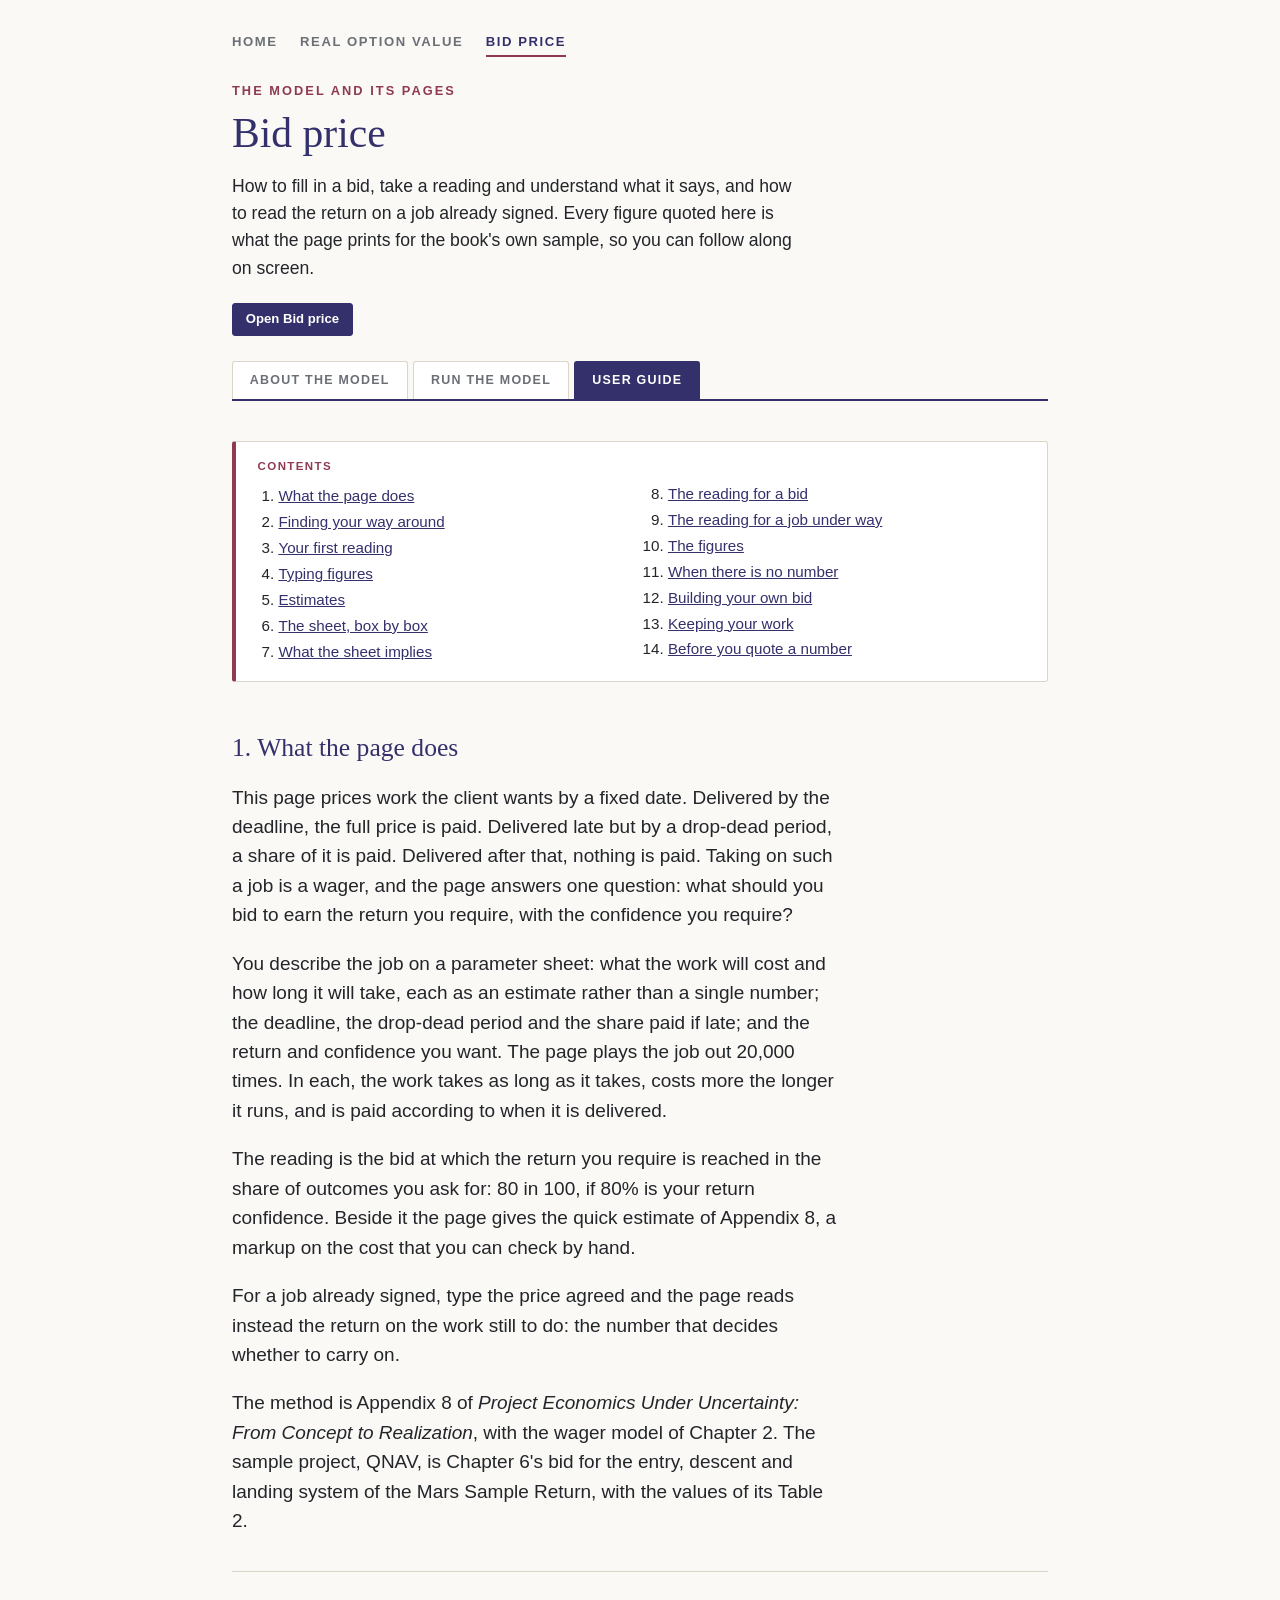
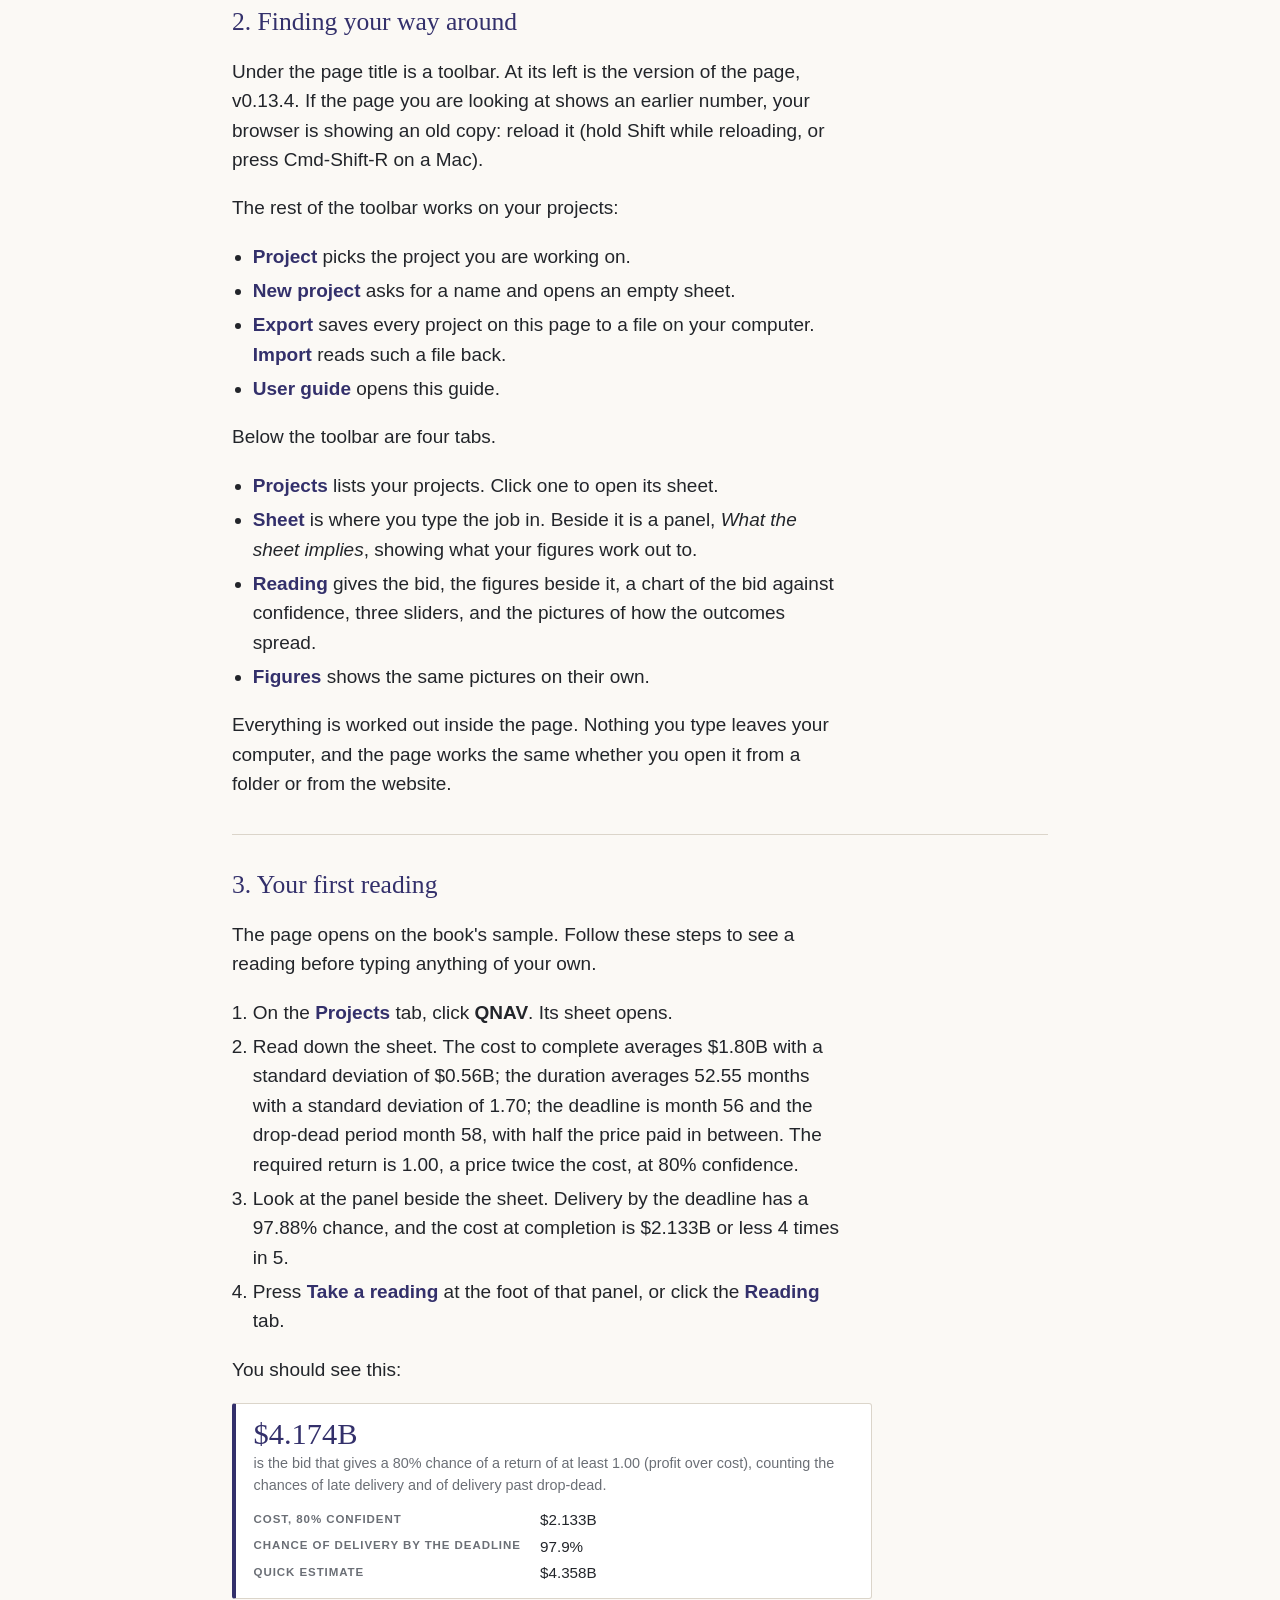
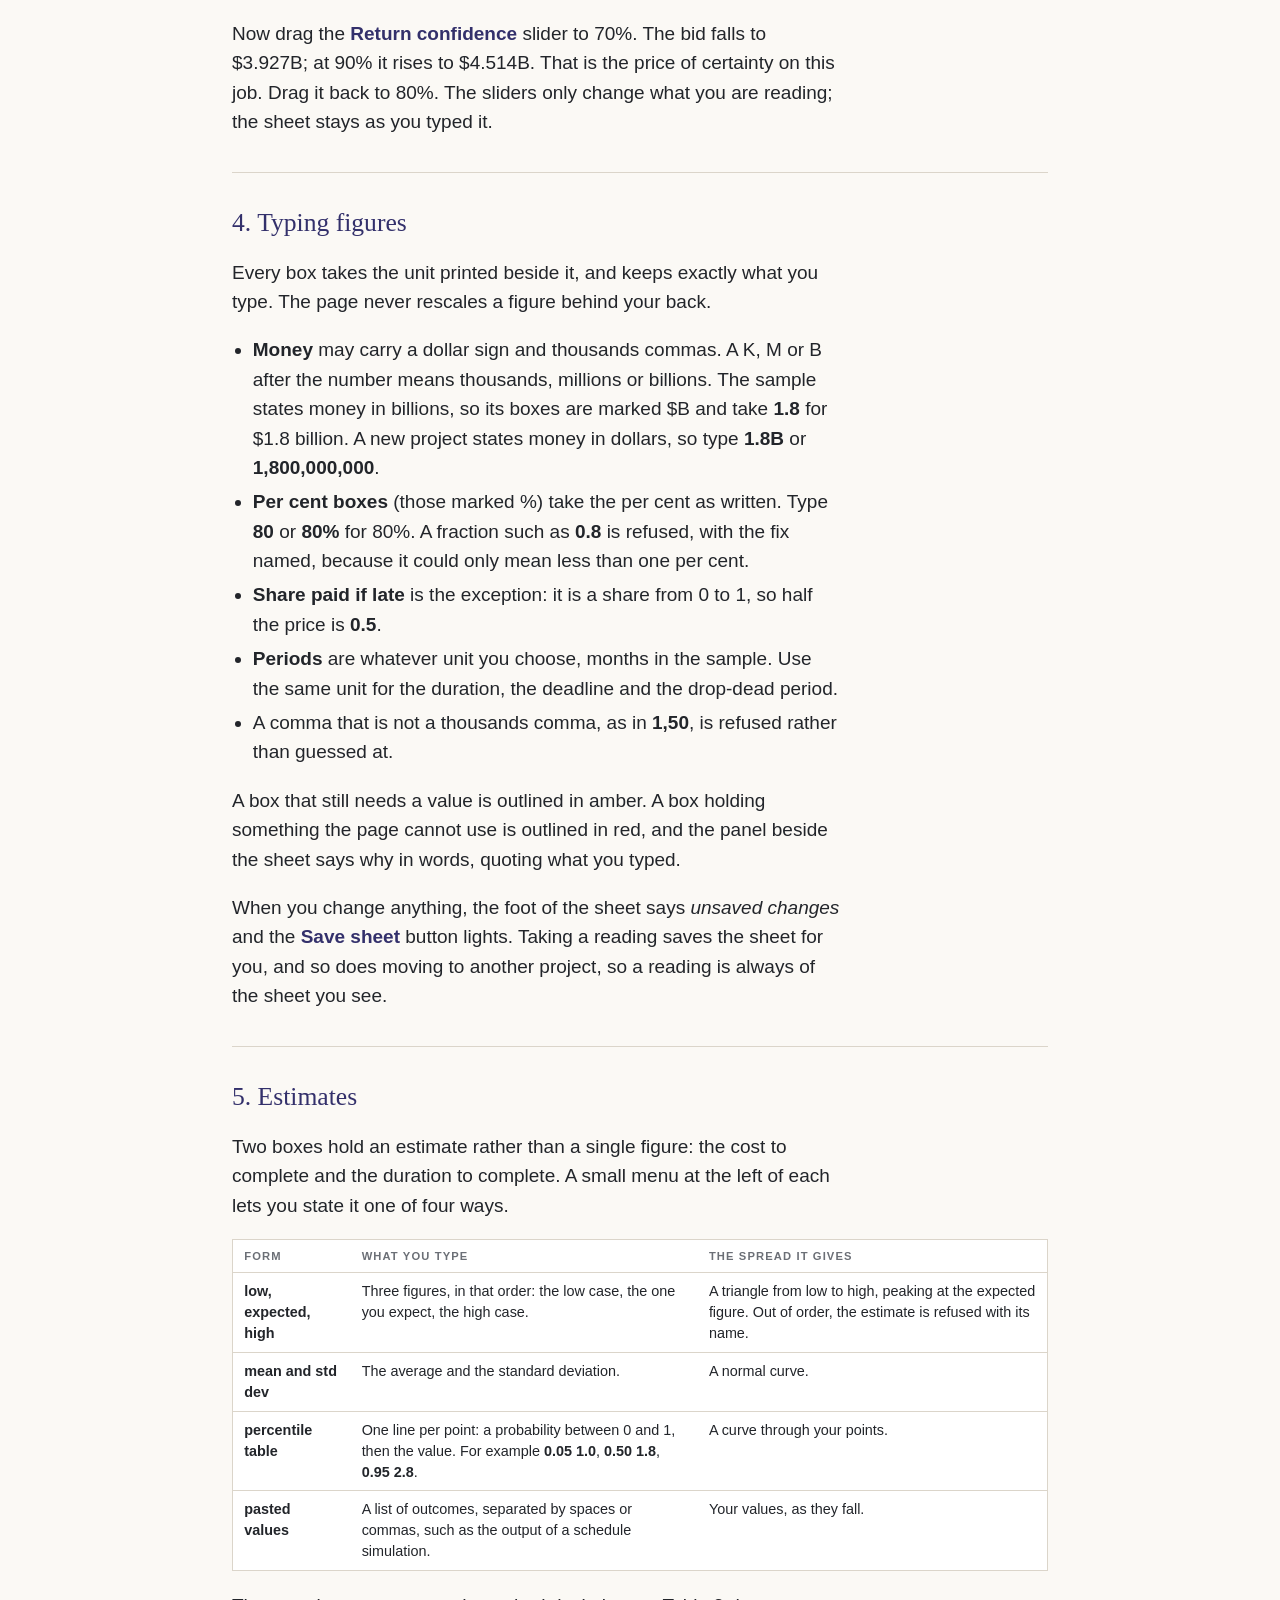
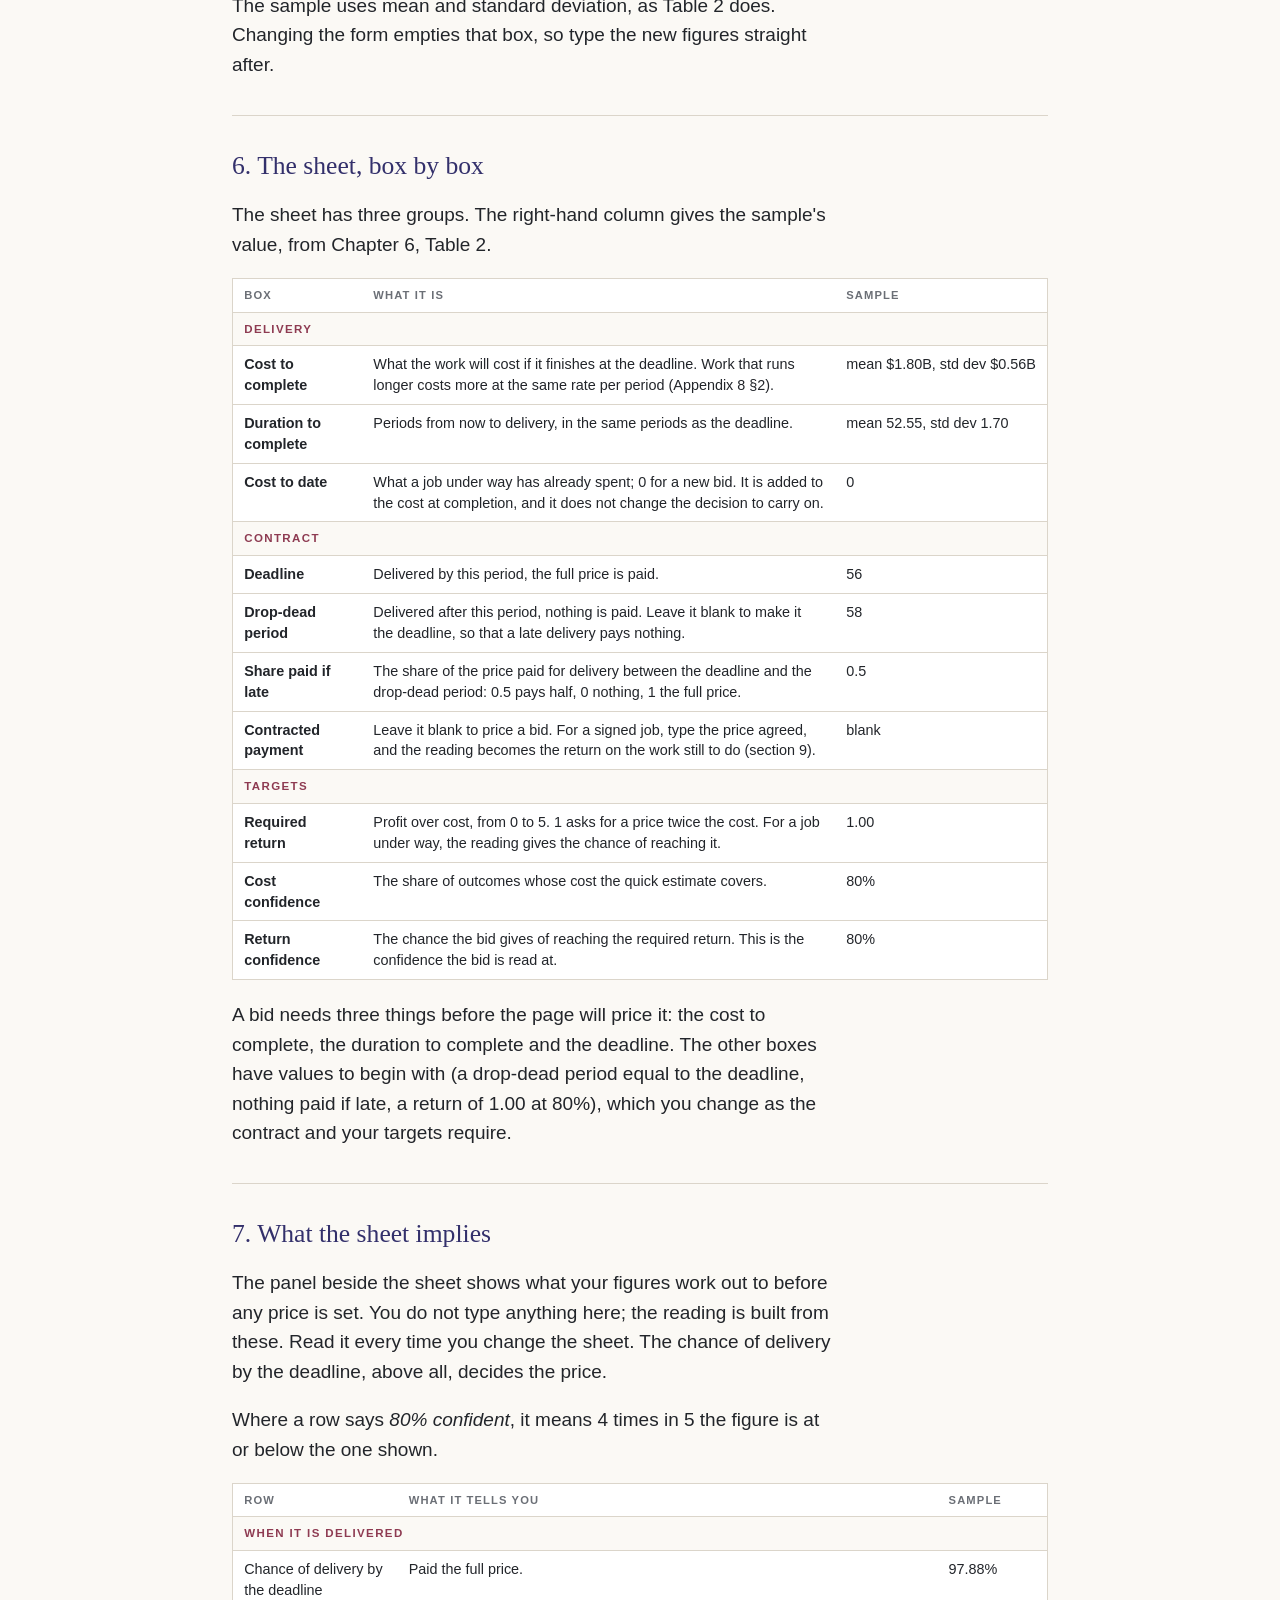
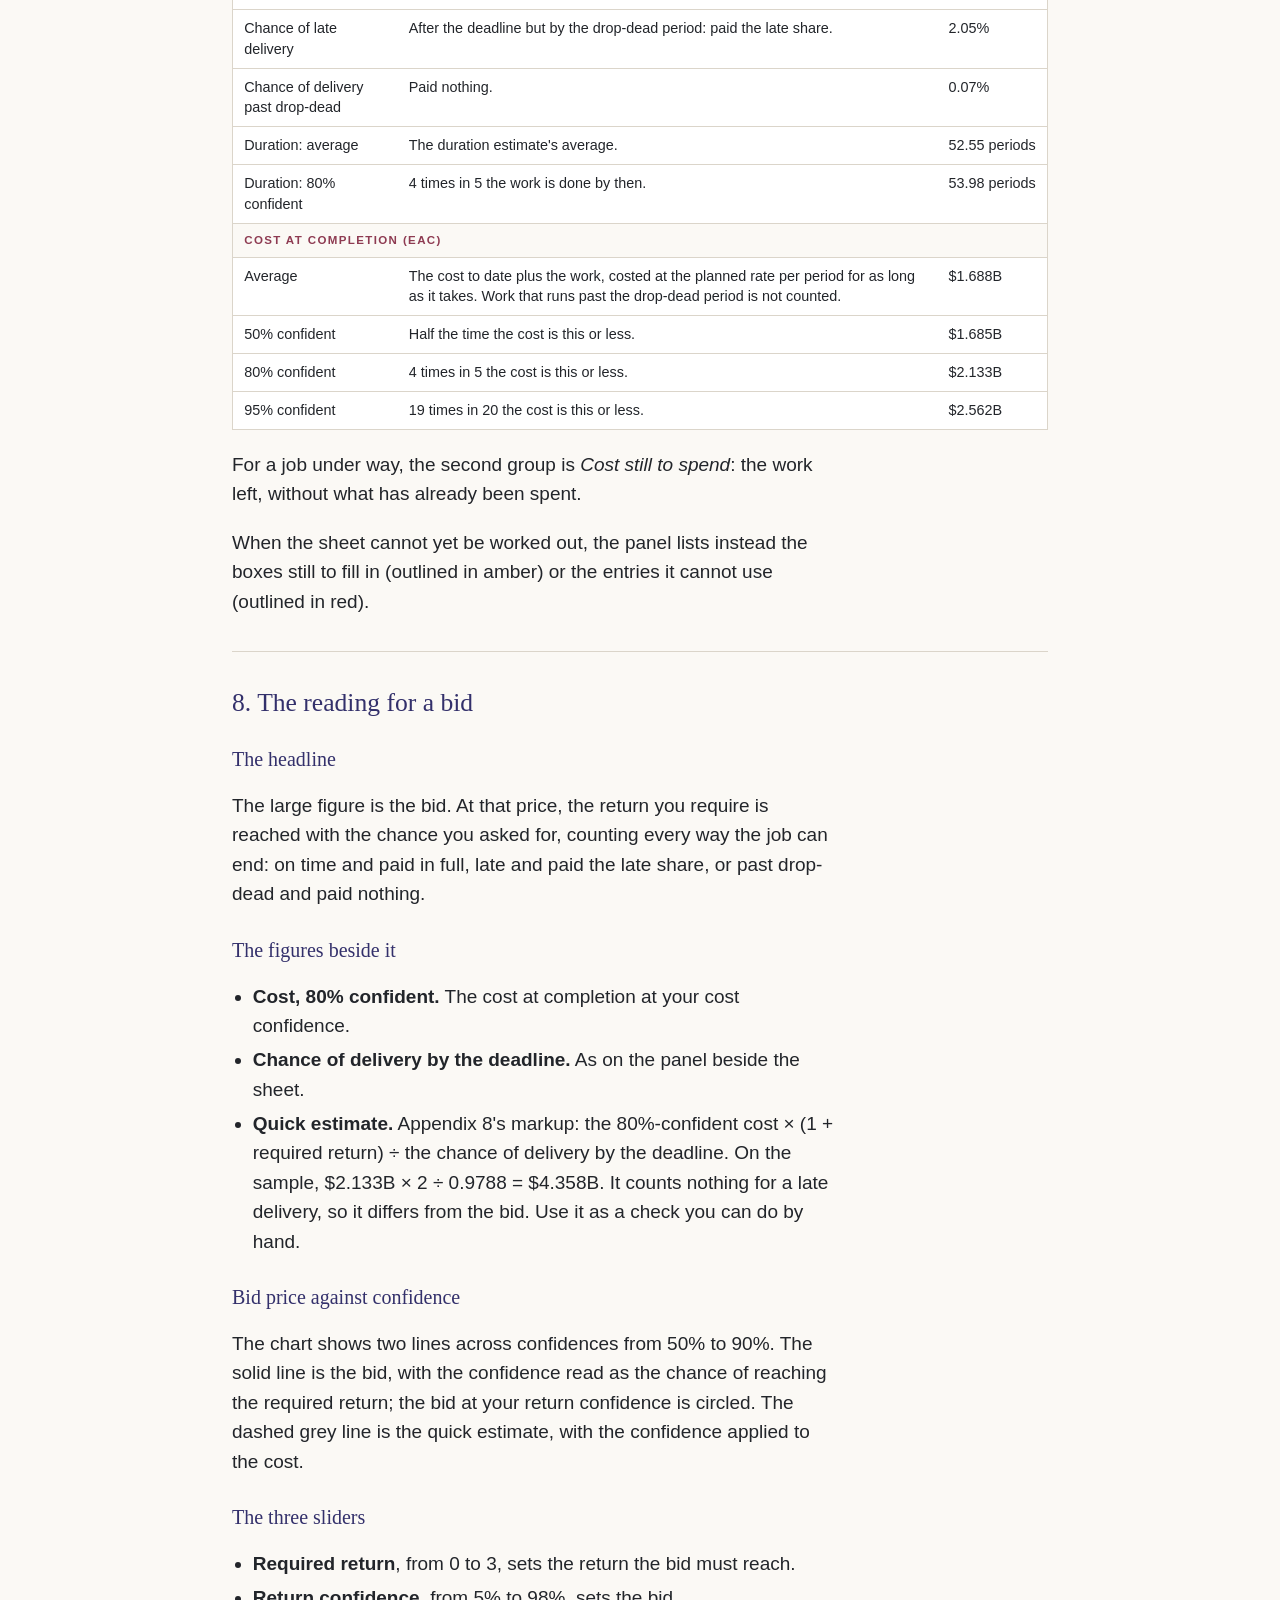
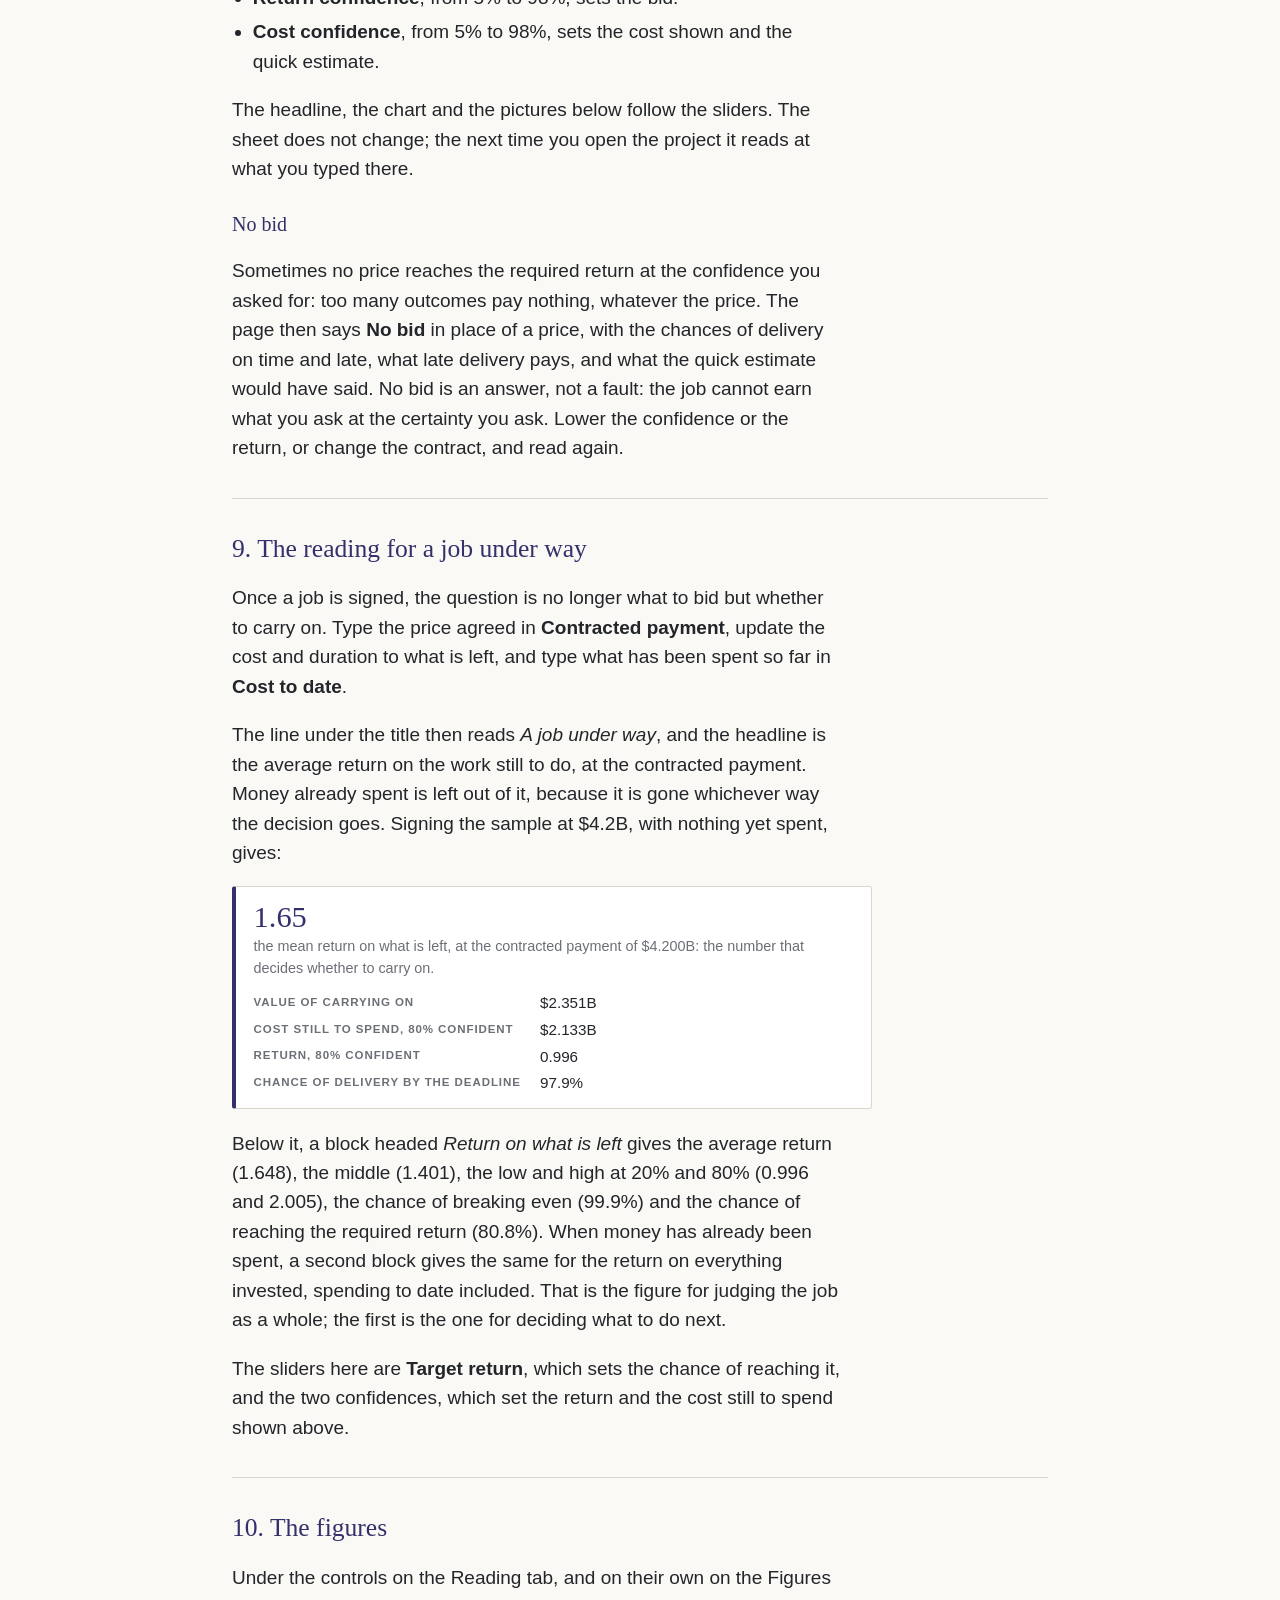
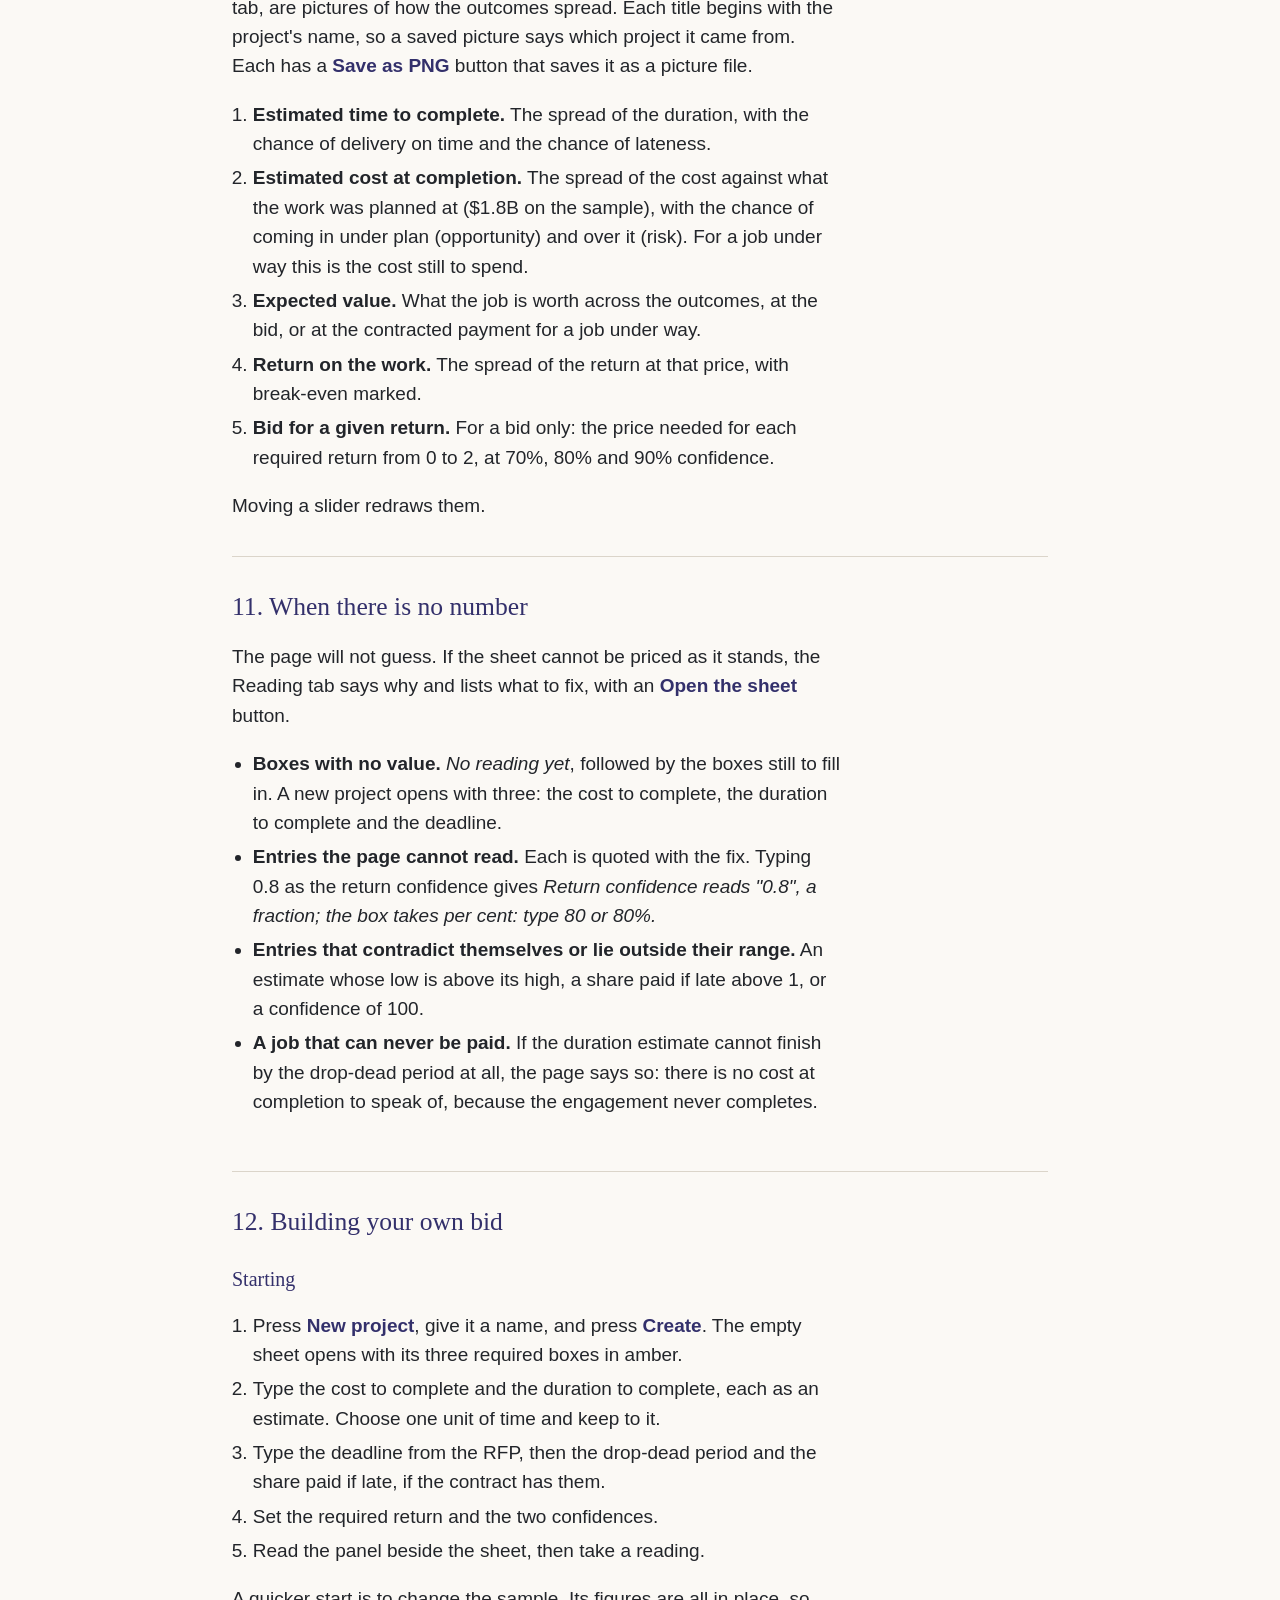
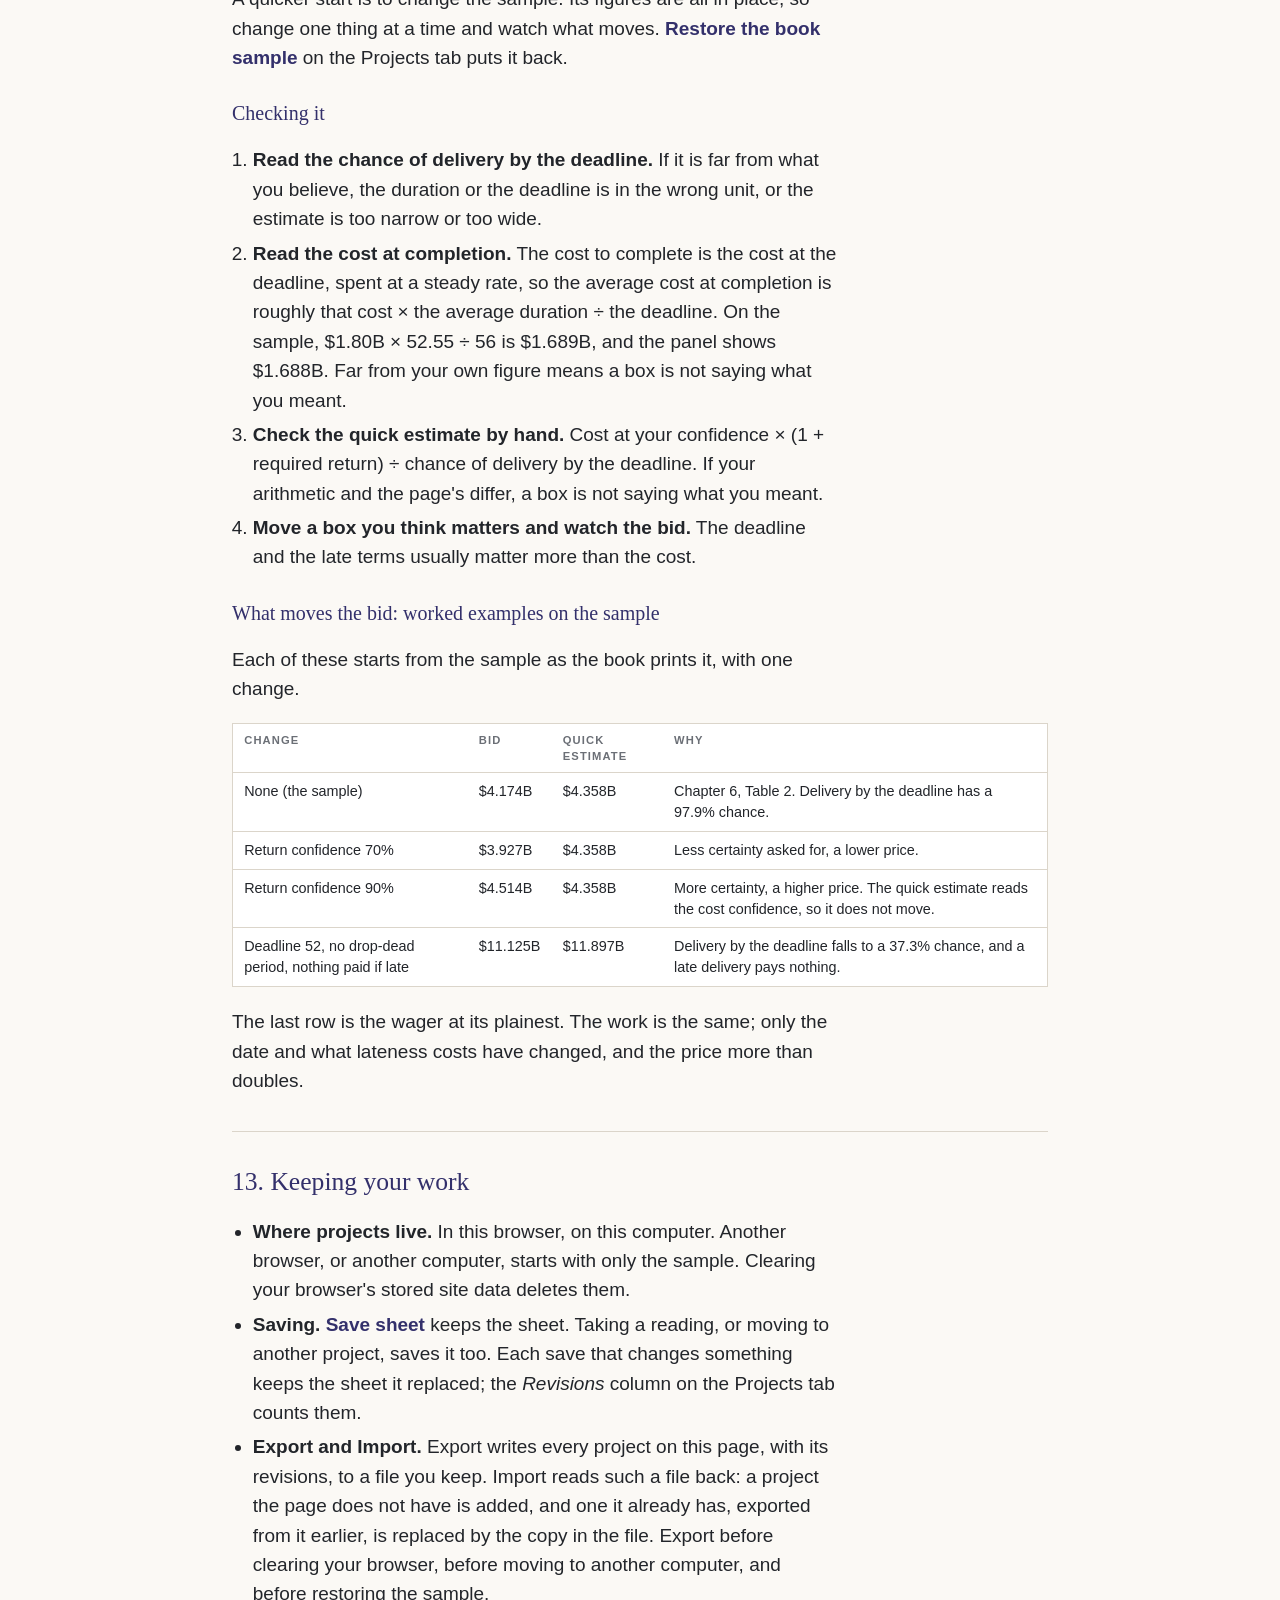
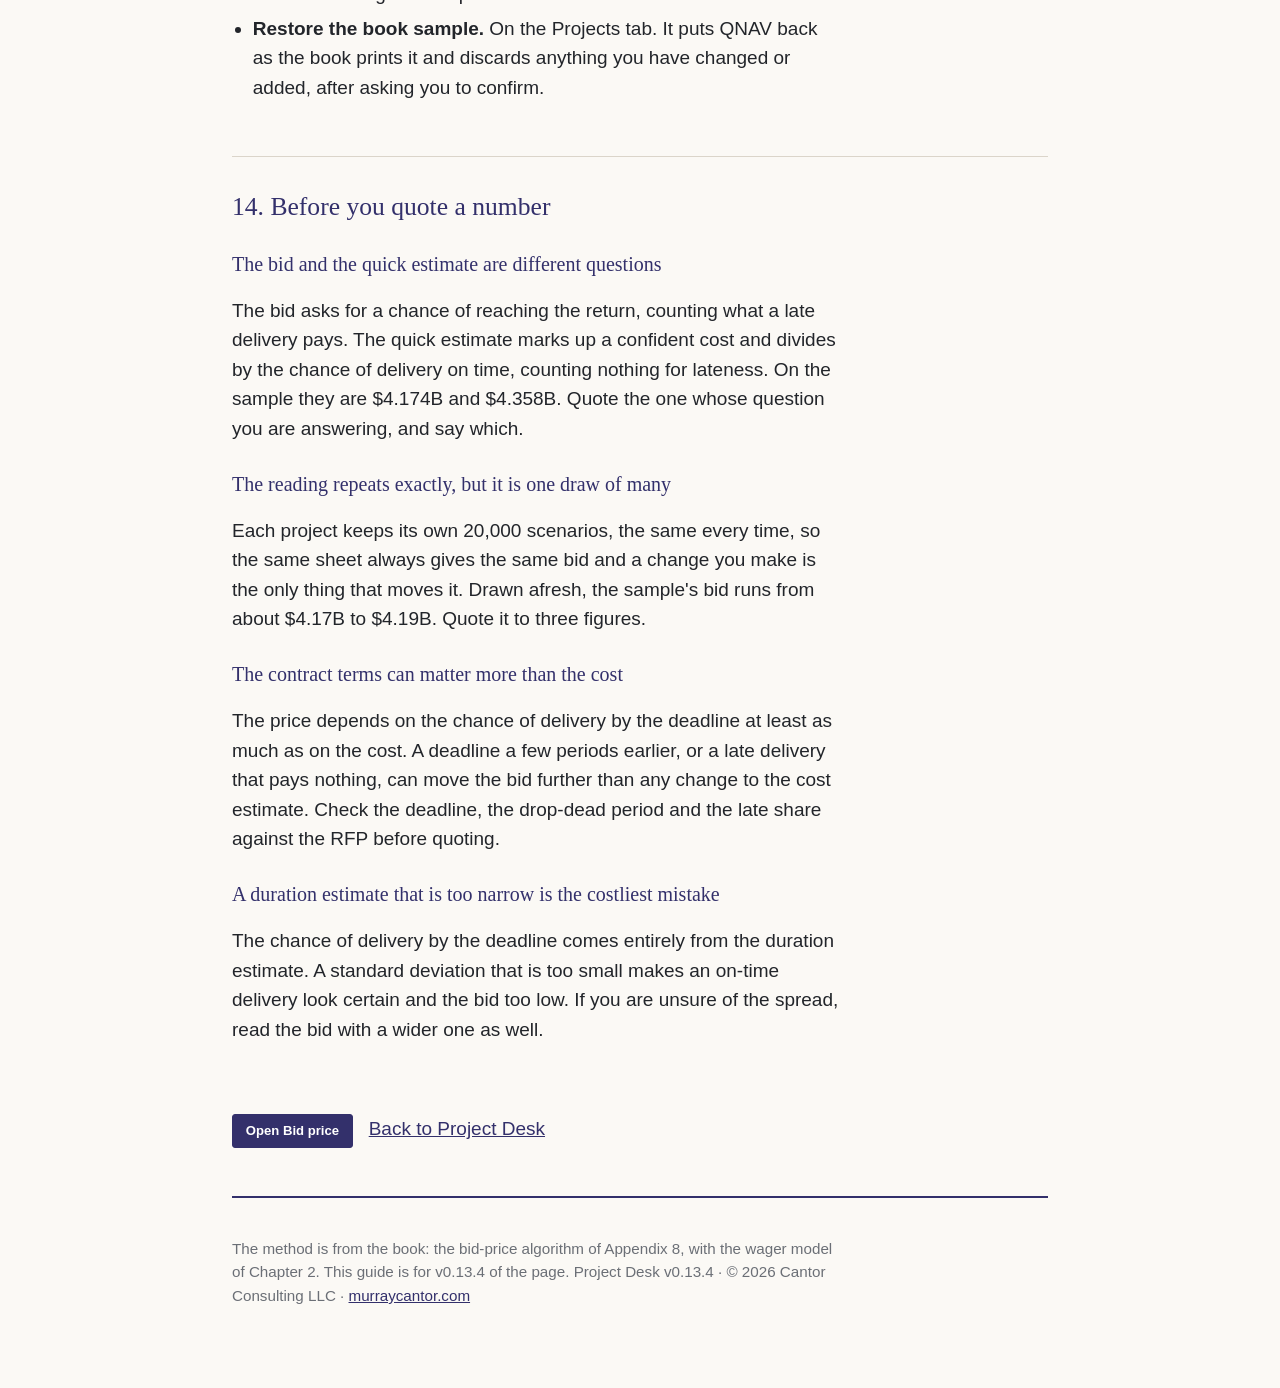
==== commit 6871ed8d: "v0.13.4: remove the Appendix 2 and 7 paragraph from the home page Co-Authored-By: Claude Fable 5.1 <" ====
--- a/fixed-bid-guide.html
+++ b/fixed-bid-guide.html
@@ -132,7 +132,7 @@
 
 <section id="layout">
   <h2>2. Finding your way around</h2>
-  <p>Under the page title is a toolbar. At its left is the version of the page, v0.13.3. If the page you are looking at shows an earlier number, your browser is showing an old copy: reload it (hold Shift while reloading, or press Cmd-Shift-R on a Mac).</p>
+  <p>Under the page title is a toolbar. At its left is the version of the page, v0.13.4. If the page you are looking at shows an earlier number, your browser is showing an old copy: reload it (hold Shift while reloading, or press Cmd-Shift-R on a Mac).</p>
   <p>The rest of the toolbar works on your projects:</p>
   <ul>
     <li><span class="kbd">Project</span> picks the project you are working on.</li>
@@ -373,8 +373,8 @@
 </main>
 
 <footer>
-  <p>The method is from the book: the bid-price algorithm of Appendix 8, with the wager model of Chapter 2. This guide is for v0.13.3 of the page.
-  Project Desk v0.13.3 · © 2026 Cantor Consulting LLC · <a href="https://murraycantor.com/">murraycantor.com</a></p>
+  <p>The method is from the book: the bid-price algorithm of Appendix 8, with the wager model of Chapter 2. This guide is for v0.13.4 of the page.
+  Project Desk v0.13.4 · © 2026 Cantor Consulting LLC · <a href="https://murraycantor.com/">murraycantor.com</a></p>
 </footer>
 </div>
 </body>
